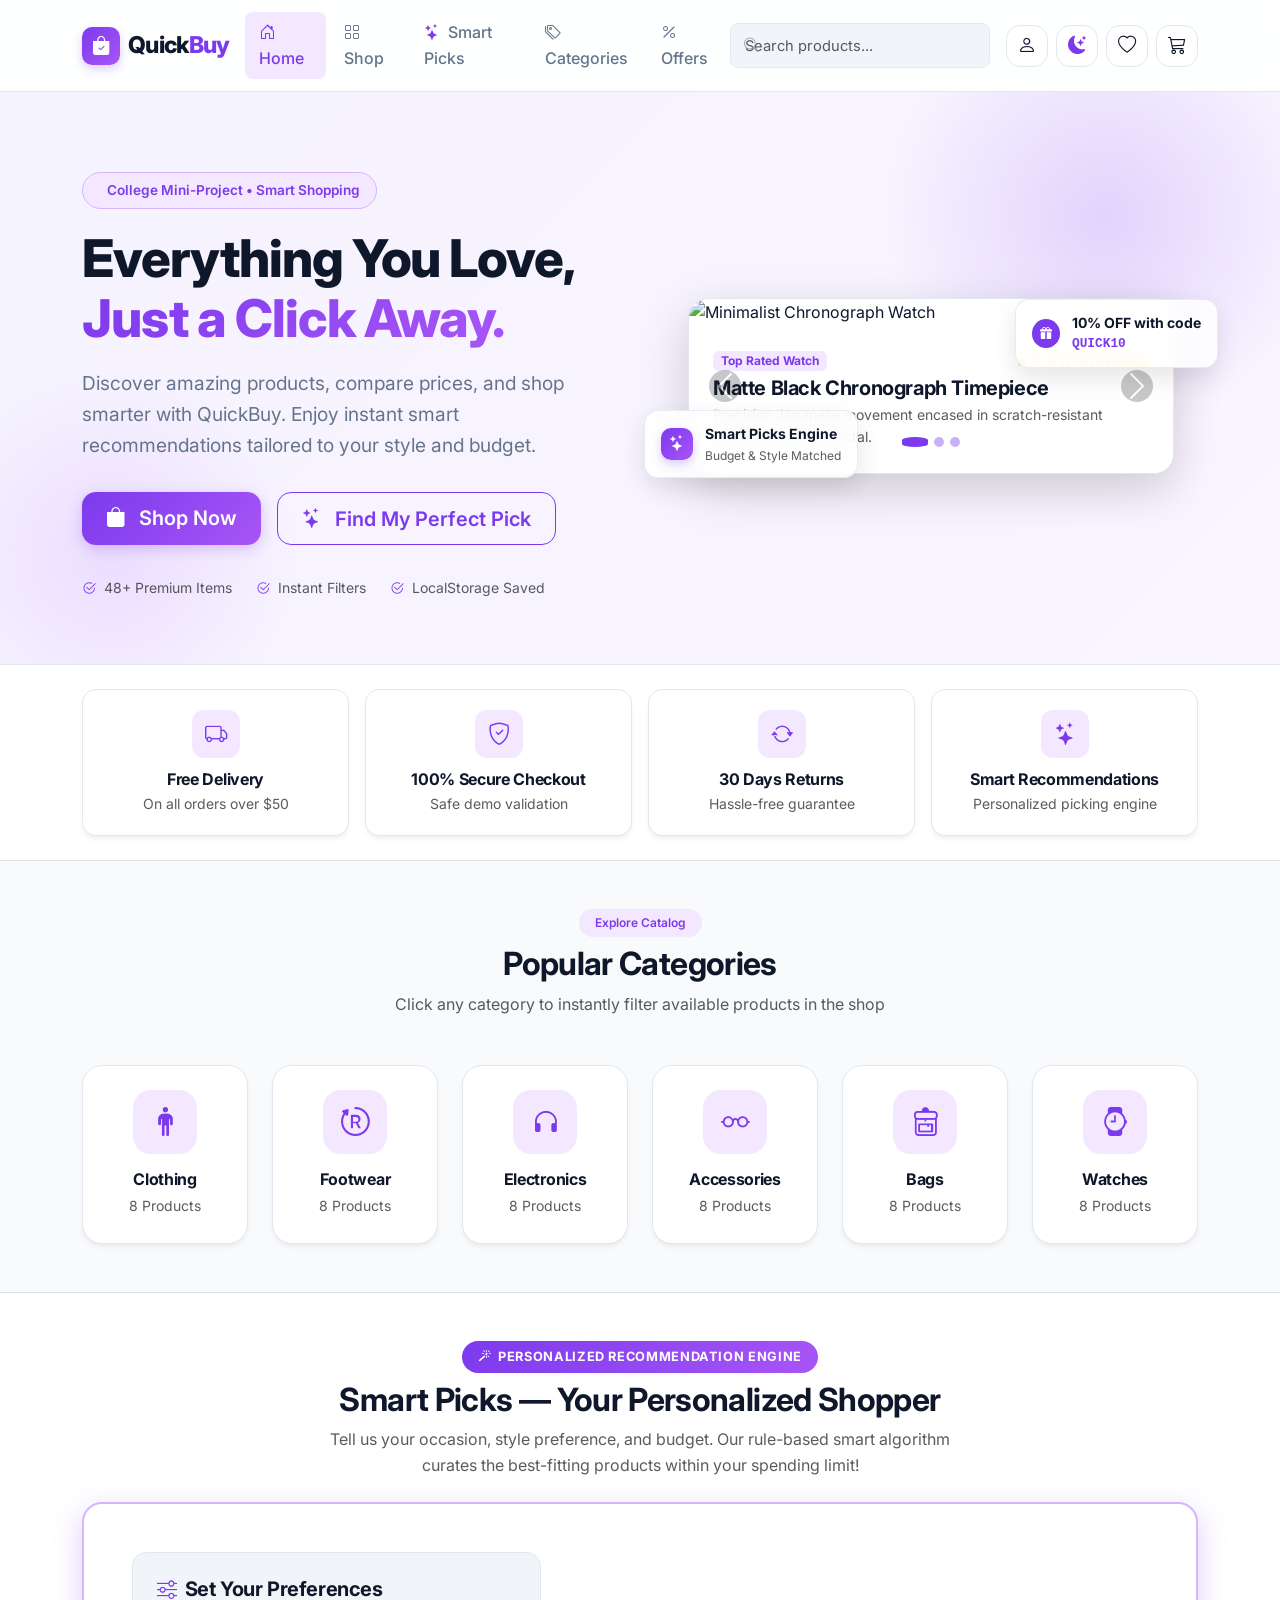
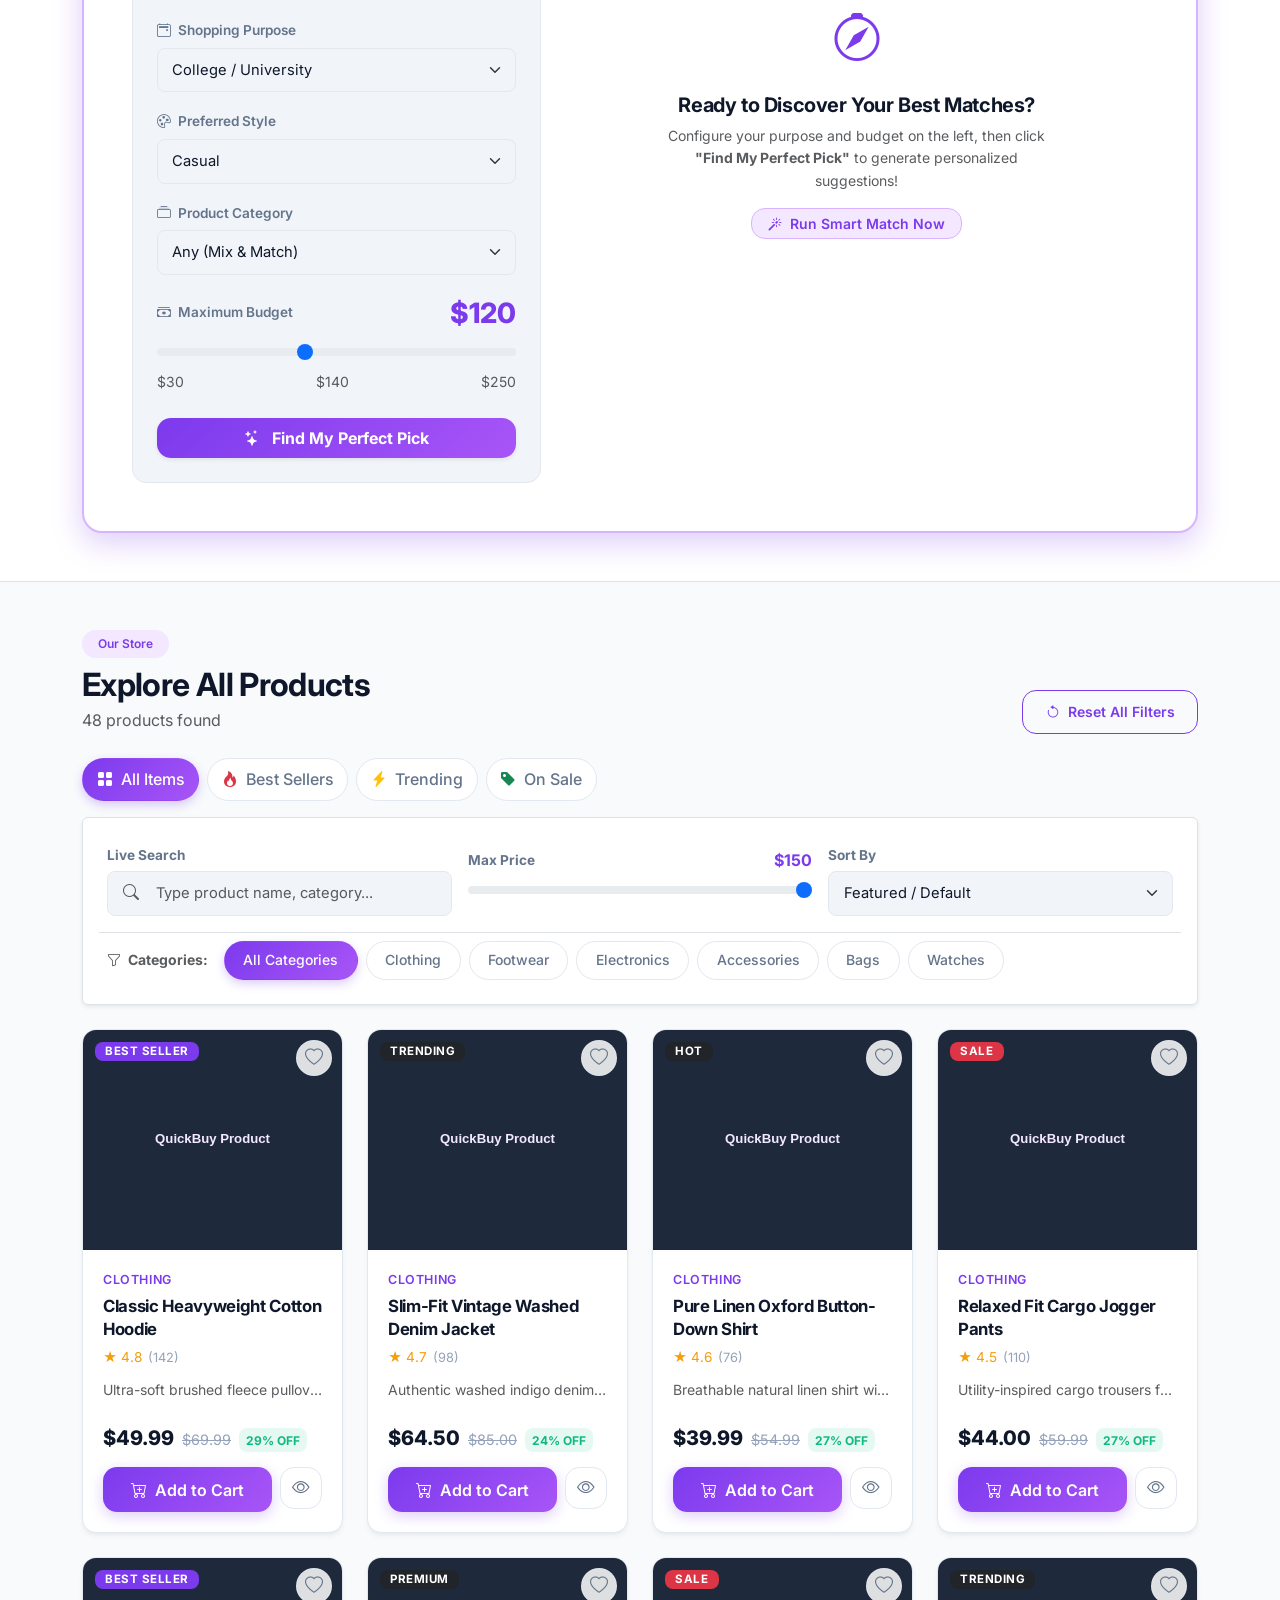
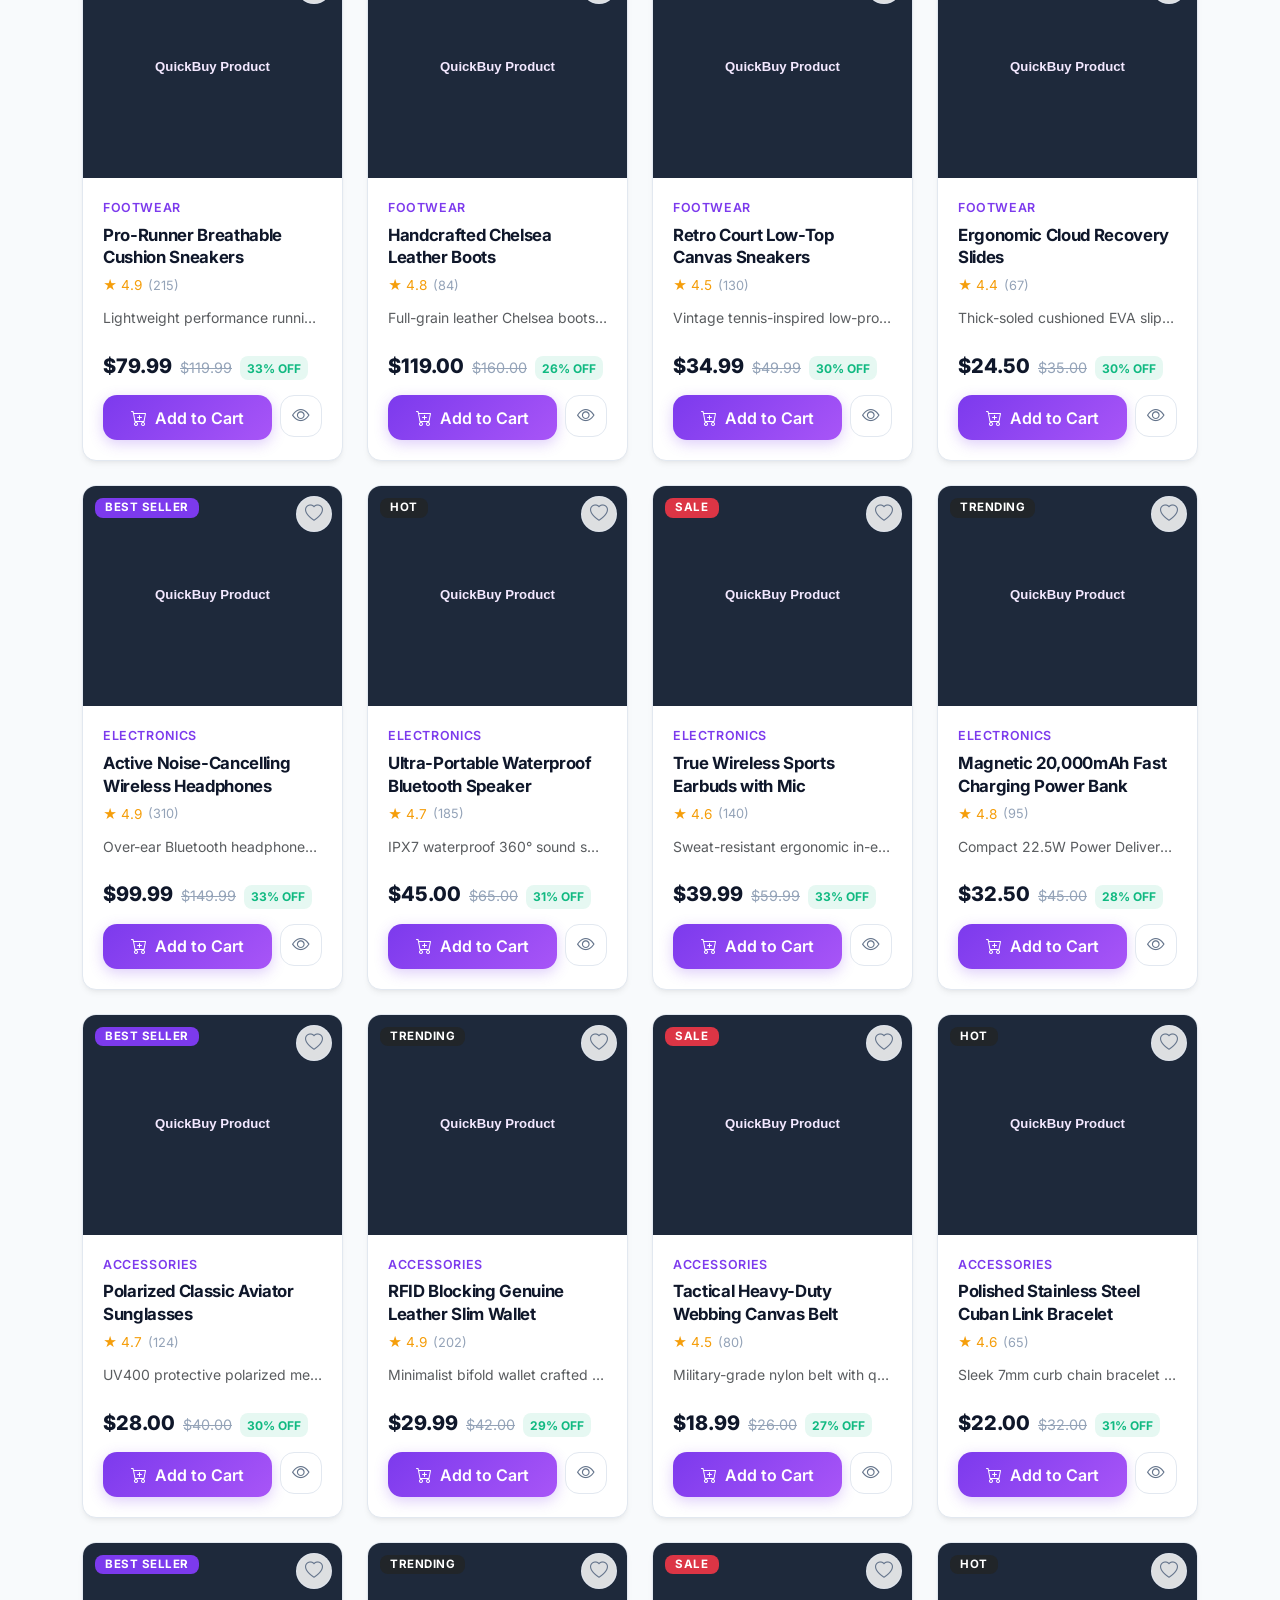
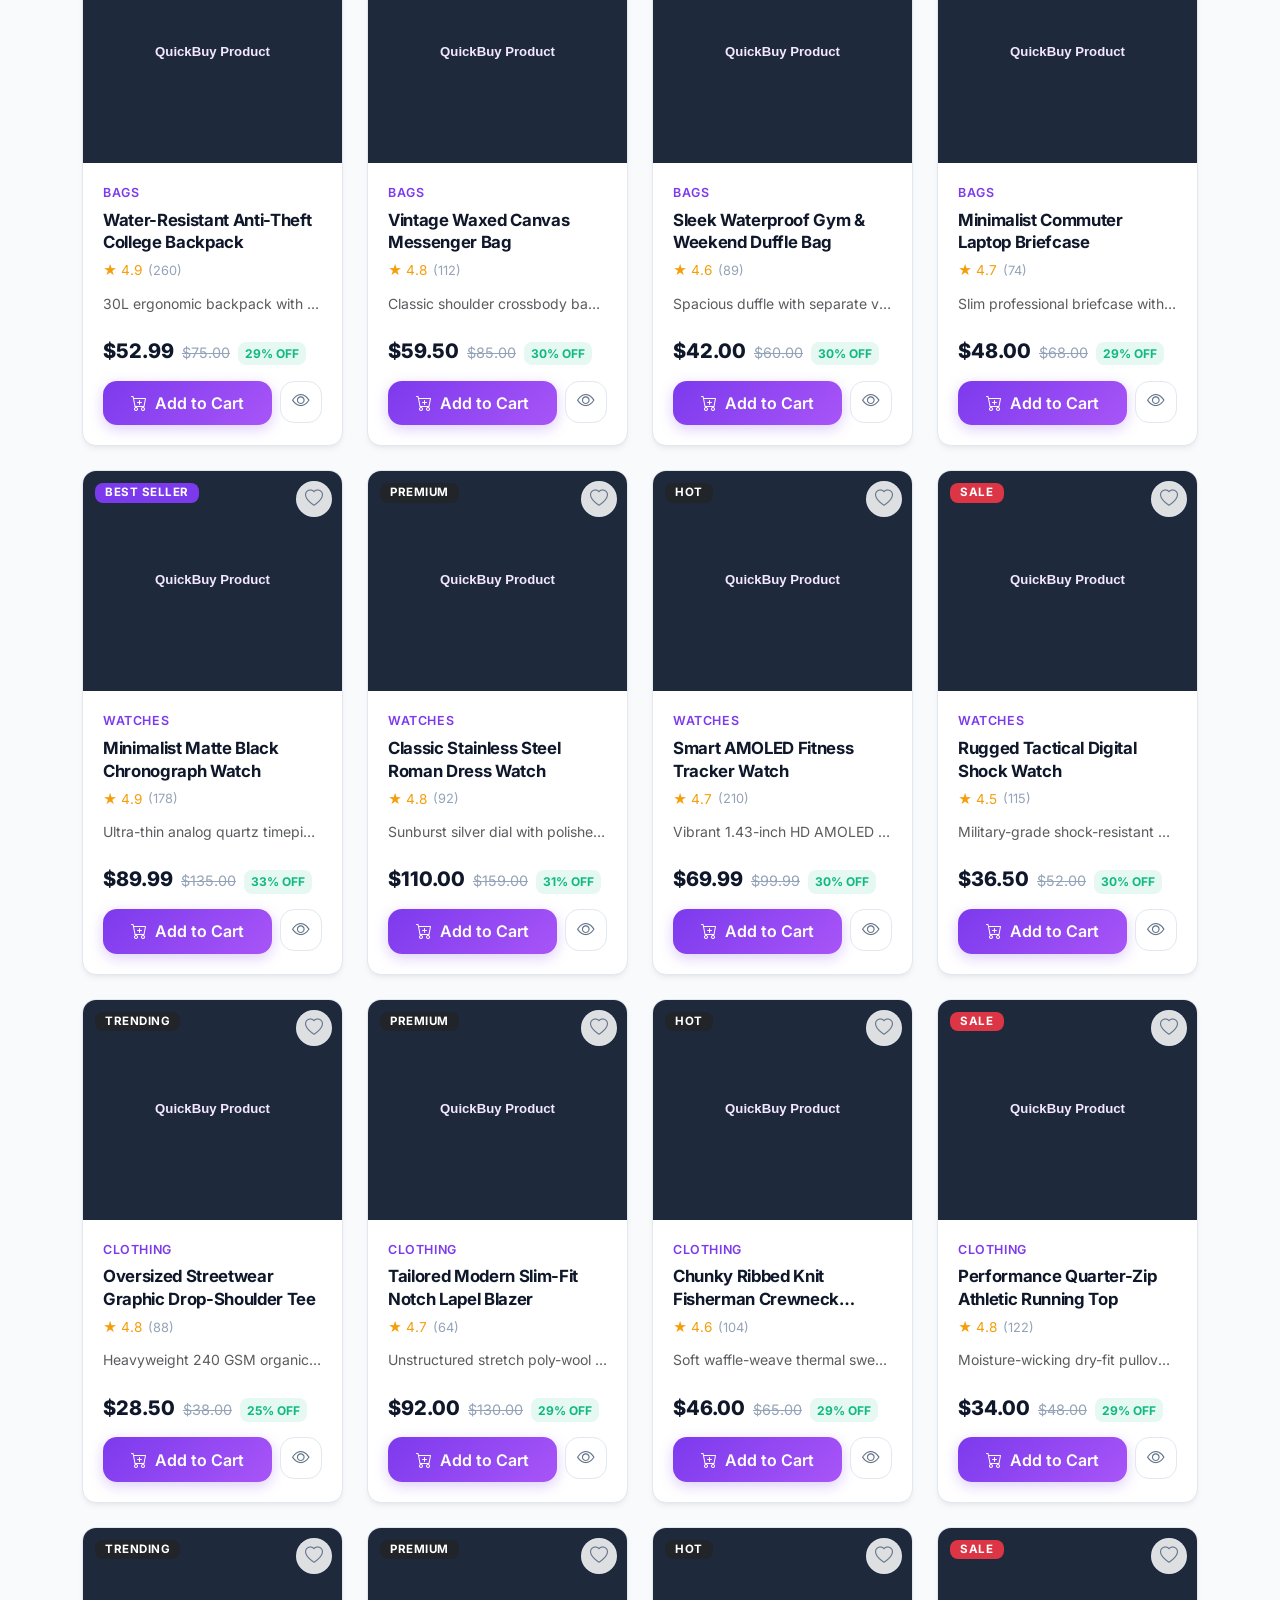
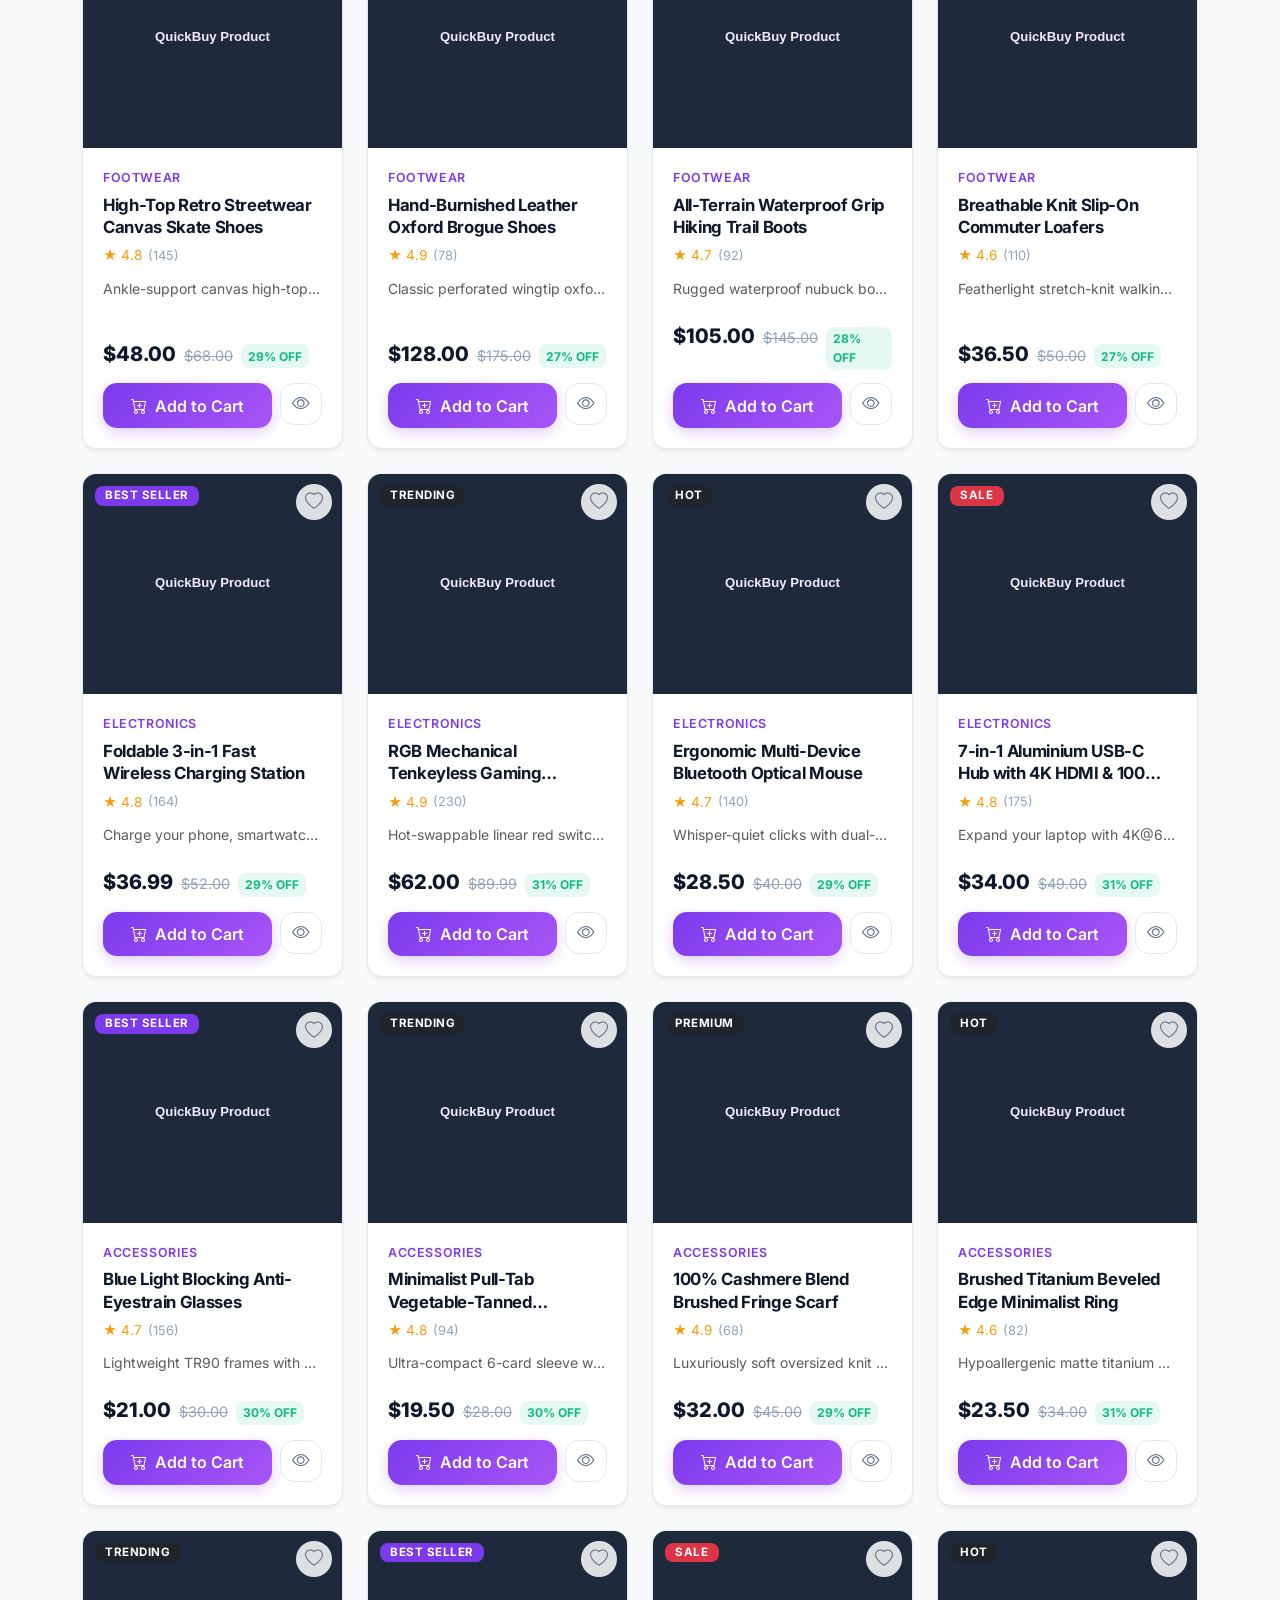
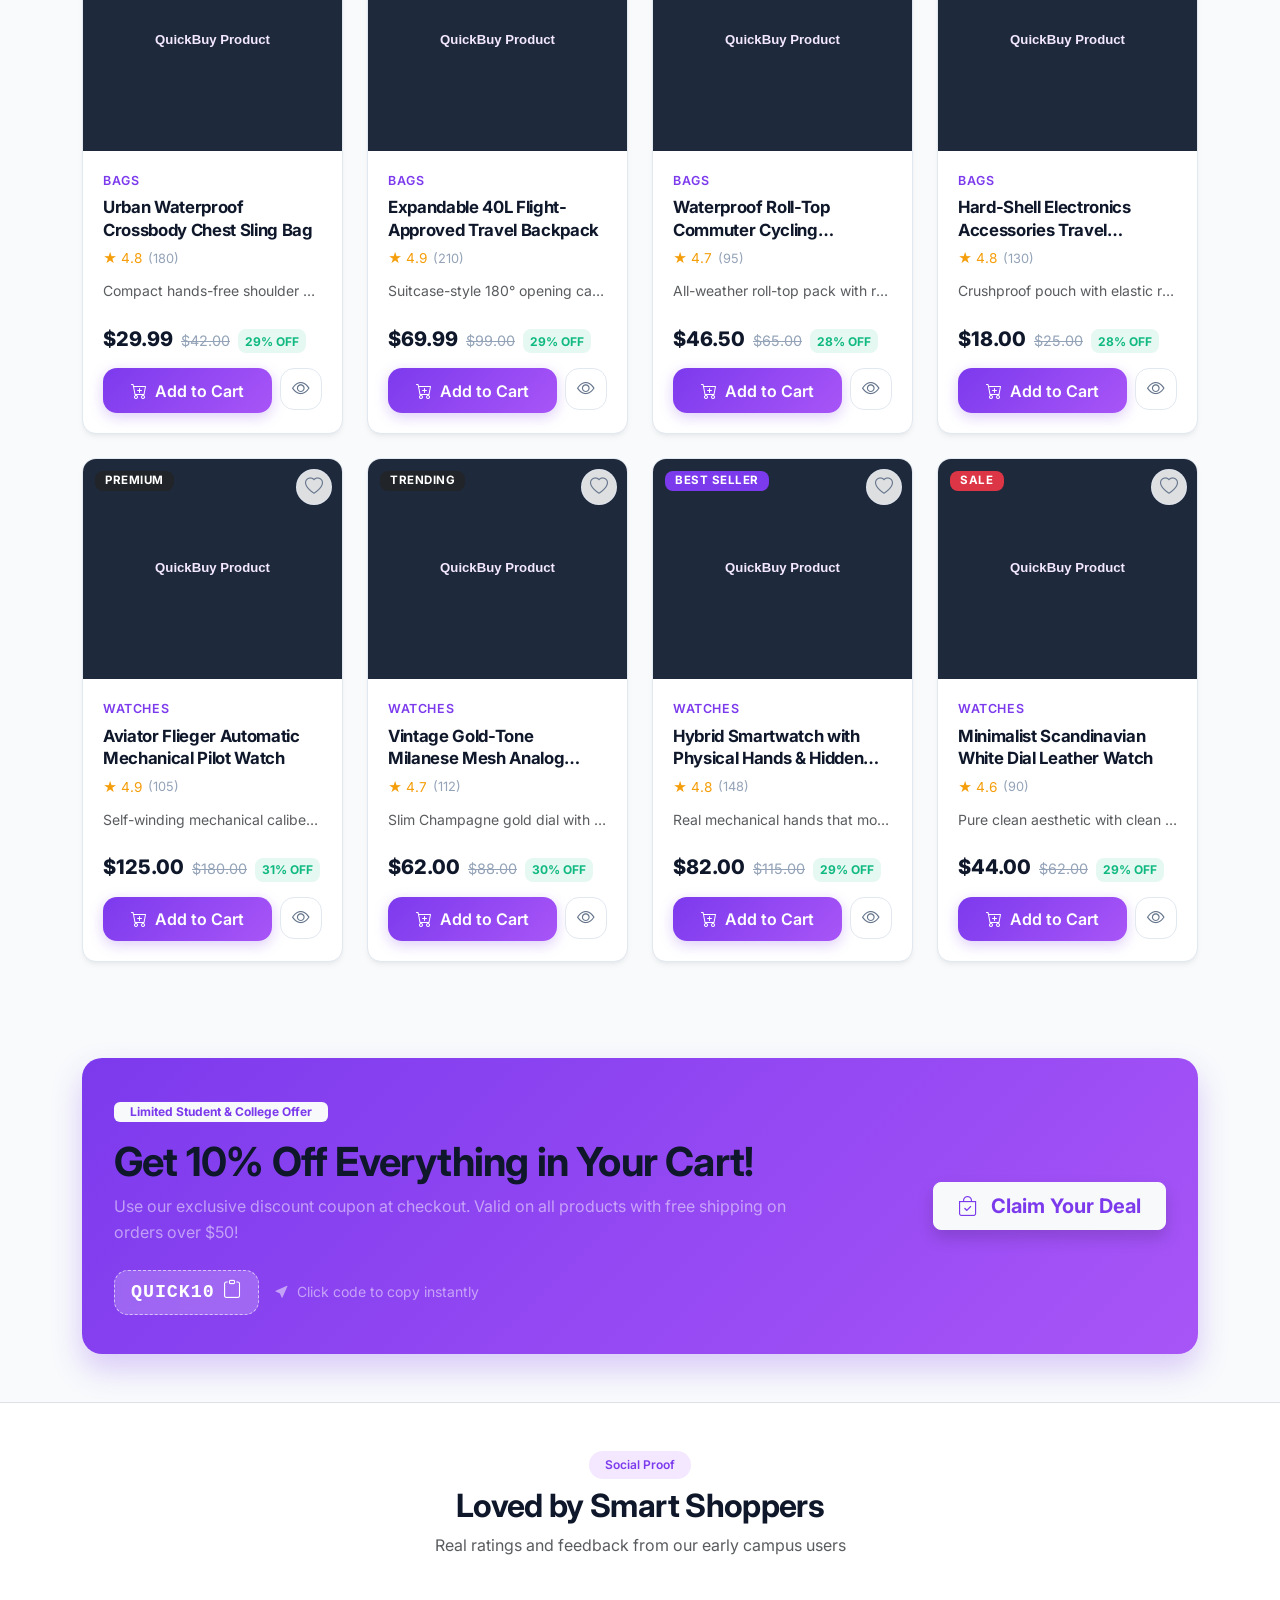
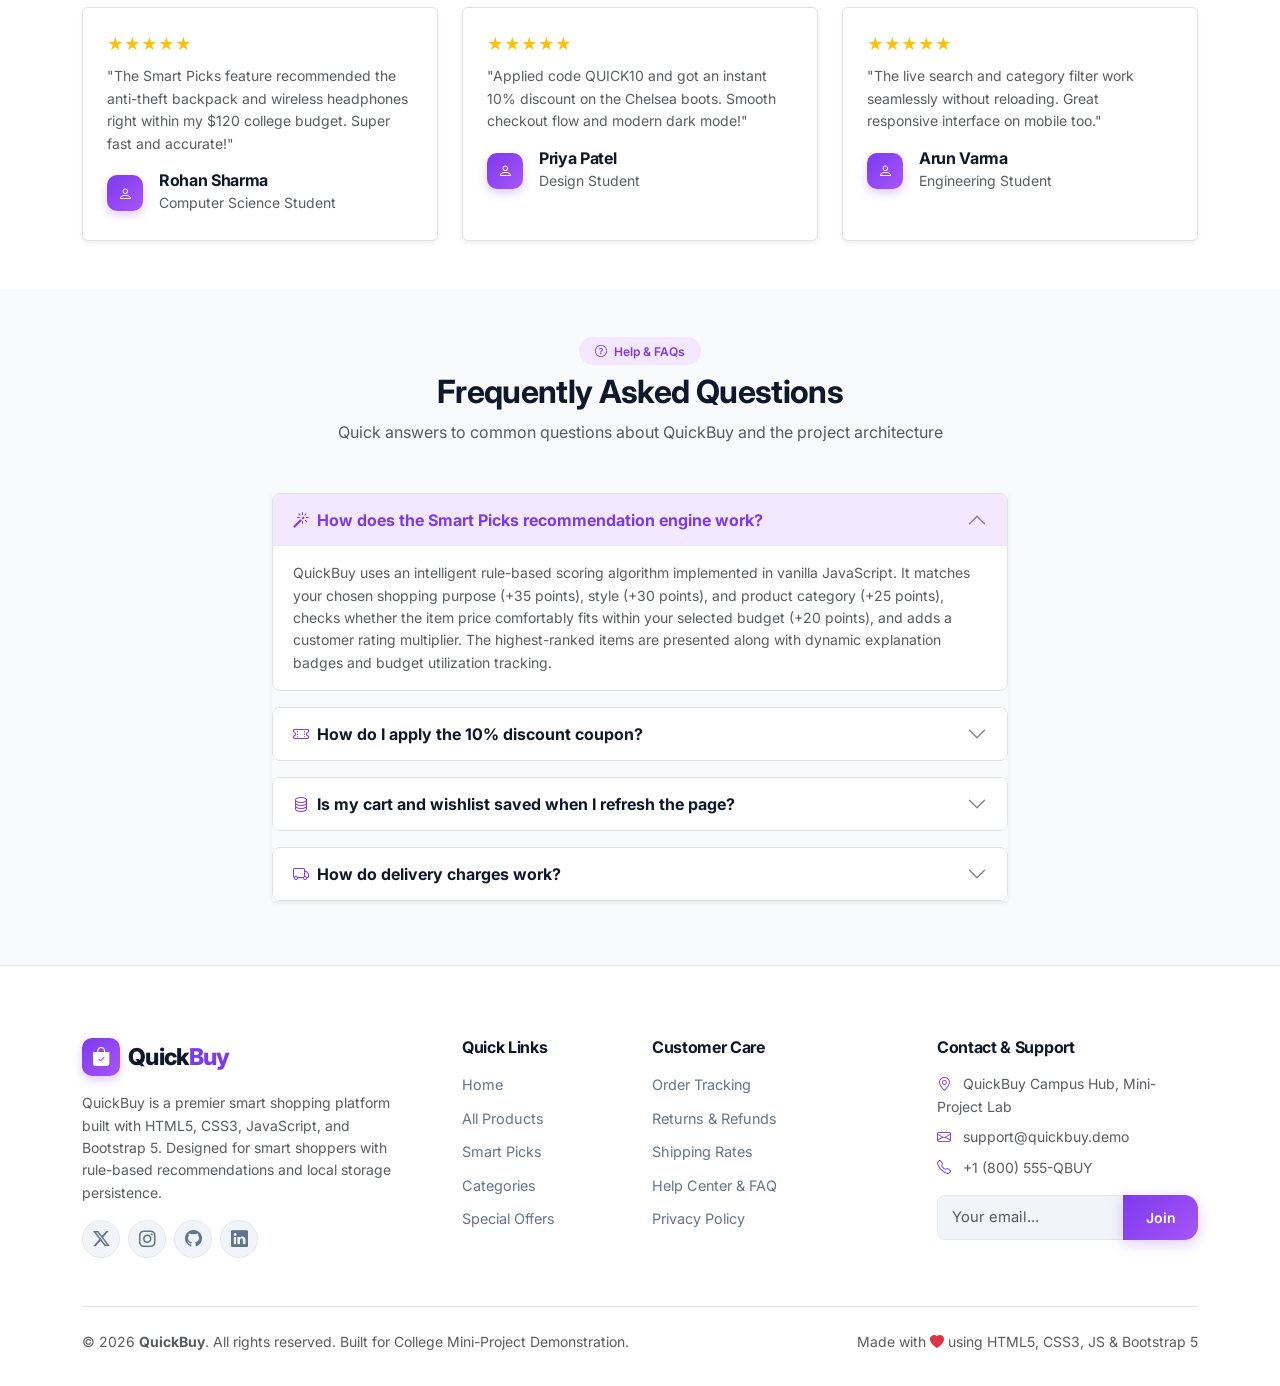
==== index.html @ 4022bcdd "Add files via upload" ====
<!DOCTYPE html>
<html lang="en" data-bs-theme="light">
<head>
  <meta charset="UTF-8">
  <meta name="viewport" content="width=device-width, initial-scale=1.0">
  <title>QuickBuy — Smart Shopping Website | Shop Smart. Buy Better.</title>
  <meta name="description" content="QuickBuy is a modern smart shopping e-commerce website with instant filters, rule-based personalized Smart Picks recommendations, and persistent cart & wishlist.">

  <!-- Google Fonts: Inter -->
  <link rel="preconnect" href="https://fonts.googleapis.com">
  <link rel="preconnect" href="https://fonts.gstatic.com" crossorigin>
  <link href="https://fonts.googleapis.com/css2?family=Inter:wght@300;400;500;600;700;800&display=swap" rel="stylesheet">

  <!-- Bootstrap 5.3.3 CSS -->
  <link href="https://cdn.jsdelivr.net/npm/bootstrap@5.3.3/dist/css/bootstrap.min.css" rel="stylesheet">
  
  <!-- Bootstrap Icons 1.11.3 -->
  <link rel="stylesheet" href="https://cdn.jsdelivr.net/npm/bootstrap-icons@1.11.3/font/bootstrap-icons.min.css">

  <!-- Custom Stylesheet -->
  <link rel="stylesheet" href="style.css">
</head>
<body>

  <!-- ========================================================================
       1. NAVIGATION BAR (Sticky Glassmorphism Header)
       ======================================================================== -->
  <nav class="navbar navbar-expand-lg navbar-custom sticky-top" id="mainNavbar">
    <div class="container">
      <!-- Brand Logo -->
      <a class="navbar-brand navbar-brand-logo" href="#home">
        <span class="brand-icon-box">
          <i class="bi bi-bag-check-fill"></i>
        </span>
        <span>Quick<span class="text-purple">Buy</span></span>
      </a>

      <!-- Mobile Right Controls (User, Theme, Wishlist, Cart, Toggler) -->
      <div class="d-flex align-items-center gap-2 order-lg-3">
        <!-- User Account / Login Button Container -->
        <div id="userNavContainer" class="d-inline-flex align-items-center">
          <a href="login.html" class="nav-icon-btn" id="userLoginBtn" title="Sign In / Register" aria-label="Sign In">
            <i class="bi bi-person"></i>
          </a>
        </div>

        <!-- Theme Toggle Button -->
        <button class="nav-icon-btn" id="themeToggleBtn" title="Toggle Dark/Light Mode" aria-label="Toggle Theme">
          <i class="bi bi-moon-stars-fill text-purple" id="themeToggleIcon"></i>
        </button>

        <!-- Wishlist Button with Badge -->
        <button class="nav-icon-btn" data-bs-toggle="offcanvas" data-bs-target="#wishlistOffcanvas" aria-controls="wishlistOffcanvas" title="Wishlist" aria-label="View Wishlist">
          <i class="bi bi-heart"></i>
          <span class="nav-badge wishlist-count-badge" style="display: none;">0</span>
        </button>

        <!-- Cart Button with Badge -->
        <button class="nav-icon-btn" data-bs-toggle="offcanvas" data-bs-target="#cartOffcanvas" aria-controls="cartOffcanvas" title="Shopping Cart" aria-label="View Cart">
          <i class="bi bi-cart3"></i>
          <span class="nav-badge cart-count-badge" style="display: none;">0</span>
        </button>

        <!-- Mobile Navbar Toggler -->
        <button class="navbar-toggler border-0 p-1 ms-1" type="button" data-bs-toggle="collapse" data-bs-target="#navbarContent" aria-controls="navbarContent" aria-expanded="false" aria-label="Toggle navigation">
          <span class="navbar-toggler-icon"></span>
        </button>
      </div>

      <!-- Collapsible Nav Items and Search Bar -->
      <div class="collapse navbar-collapse order-lg-2" id="navbarContent">
        <!-- Navigation Links -->
        <ul class="navbar-nav mx-auto mb-2 mb-lg-0 gap-1">
          <li class="nav-item">
            <a class="nav-link active" href="#home"><i class="bi bi-house-door me-1"></i> Home</a>
          </li>
          <li class="nav-item">
            <a class="nav-link" href="#shop"><i class="bi bi-grid me-1"></i> Shop</a>
          </li>
          <li class="nav-item">
            <a class="nav-link" href="#smart-picks"><i class="bi bi-stars text-purple me-1"></i> Smart Picks</a>
          </li>
          <li class="nav-item">
            <a class="nav-link" href="#categories"><i class="bi bi-tags me-1"></i> Categories</a>
          </li>
          <li class="nav-item">
            <a class="nav-link" href="#special-offers"><i class="bi bi-percent me-1"></i> Offers</a>
          </li>
        </ul>

        <!-- Live Search Input in Navbar -->
        <div class="nav-search-box me-lg-3">
          <i class="bi bi-search nav-search-icon"></i>
          <input type="text" id="navSearchInput" class="form-control nav-search-input" placeholder="Search products..." aria-label="Search products">
        </div>
      </div>
    </div>
  </nav>

  <!-- ========================================================================
       2. HERO SECTION
       ======================================================================== -->
  <section class="hero-section" id="home">
    <div class="hero-glow-1"></div>
    <div class="hero-glow-2"></div>
    <div class="container position-relative z-1">
      <div class="row align-items-center g-5">
        <!-- Hero Text & CTA -->
        <div class="col-lg-6 text-center text-lg-start">
          <div class="hero-pill">
            <i class="bi bi-sparkles"></i> College Mini-Project • Smart Shopping
          </div>
          <h1 class="hero-title">
            Everything You Love, <br>
            <span class="gradient-text">Just a Click Away.</span>
          </h1>
          <p class="hero-subtitle">
            Discover amazing products, compare prices, and shop smarter with QuickBuy. Enjoy instant smart recommendations tailored to your style and budget.
          </p>
          <div class="d-flex flex-wrap gap-3 justify-content-center justify-content-lg-start mb-4">
            <a href="#shop" class="btn btn-purple btn-lg px-4">
              <i class="bi bi-bag-fill me-2"></i> Shop Now
            </a>
            <a href="#smart-picks" class="btn btn-outline-purple btn-lg px-4">
              <i class="bi bi-stars me-2"></i> Find My Perfect Pick
            </a>
          </div>

          <!-- Quick Stats / Highlights -->
          <div class="d-flex gap-4 justify-content-center justify-content-lg-start text-muted small pt-2">
            <div><i class="bi bi-check2-circle text-purple me-1"></i> 48+ Premium Items</div>
            <div><i class="bi bi-check2-circle text-purple me-1"></i> Instant Filters</div>
            <div><i class="bi bi-check2-circle text-purple me-1"></i> LocalStorage Saved</div>
          </div>
        </div>

        <!-- Hero Showcase Card with Floating Badges -->
        <div class="col-lg-6">
          <div class="hero-card-stack">
            <!-- Floating Badge 1: Smart Match -->
            <div class="floating-badge floating-badge-1">
              <div class="brand-icon-box" style="width: 32px; height: 32px; font-size: 1rem;">
                <i class="bi bi-stars"></i>
              </div>
              <div>
                <div class="fw-bold small">Smart Picks Engine</div>
                <div class="text-muted" style="font-size: 0.75rem;">Budget & Style Matched</div>
              </div>
            </div>

            <!-- Floating Badge 2: Coupon Discount -->
            <div class="floating-badge floating-badge-2">
              <div class="badge bg-purple p-2 rounded-circle">
                <i class="bi bi-gift-fill"></i>
              </div>
              <div>
                <div class="fw-bold small">10% OFF with code</div>
                <div class="text-purple fw-bold font-monospace" style="font-size: 0.8rem;">QUICK10</div>
              </div>
            </div>

            <!-- Bootstrap 5 Carousel Showcase Card -->
            <div id="heroCarousel" class="carousel slide carousel-fade hero-main-card shadow-lg" data-bs-ride="carousel" data-bs-interval="4500">
              <div class="carousel-indicators">
                <button type="button" data-bs-target="#heroCarousel" data-bs-slide-to="0" class="active" aria-current="true" aria-label="Slide 1"></button>
                <button type="button" data-bs-target="#heroCarousel" data-bs-slide-to="1" aria-label="Slide 2"></button>
                <button type="button" data-bs-target="#heroCarousel" data-bs-slide-to="2" aria-label="Slide 3"></button>
              </div>

              <div class="carousel-inner">
                <!-- Slide 1: Watches & Style -->
                <div class="carousel-item active">
                  <img src="https://images.unsplash.com/photo-1523275335684-37898b6baf30?auto=format&fit=crop&w=800&q=80" 
                       alt="Minimalist Chronograph Watch" 
                       class="hero-card-img" 
                       onerror="this.onerror=null; this.src='https://images.unsplash.com/photo-1505740420928-5e560c06d30e?auto=format&fit=crop&w=800&q=80'">
                  <div class="p-4 bg-surface">
                    <div class="d-flex justify-content-between align-items-center mb-1">
                      <span class="badge bg-purple-subtle text-purple">Top Rated Watch</span>
                      <span class="text-warning small fw-bold">★ 4.9 (178 reviews)</span>
                    </div>
                    <h5 class="fw-bold mb-1">Matte Black Chronograph Timepiece</h5>
                    <p class="text-muted small mb-0">Precision Japanese movement encased in scratch-resistant sapphire coated crystal.</p>
                  </div>
                </div>

                <!-- Slide 2: Footwear Performance -->
                <div class="carousel-item">
                  <img src="https://images.unsplash.com/photo-1542291026-7eec264c27ff?auto=format&fit=crop&w=800&q=80" 
                       alt="Pro-Runner Cushion Sneakers" 
                       class="hero-card-img" 
                       onerror="this.onerror=null; this.src='https://images.unsplash.com/photo-1525966222134-fcfa99b8ae77?auto=format&fit=crop&w=800&q=80'">
                  <div class="p-4 bg-surface">
                    <div class="d-flex justify-content-between align-items-center mb-1">
                      <span class="badge bg-danger-subtle text-danger">Best Seller Footwear</span>
                      <span class="text-warning small fw-bold">★ 4.9 (215 reviews)</span>
                    </div>
                    <h5 class="fw-bold mb-1">Pro-Runner Cushion Athletic Sneakers</h5>
                    <p class="text-muted small mb-0">Engineered mesh ventilation with responsive energy-return cushioning.</p>
                  </div>
                </div>

                <!-- Slide 3: Audio Electronics -->
                <div class="carousel-item">
                  <img src="https://images.unsplash.com/photo-1505740420928-5e560c06d30e?auto=format&fit=crop&w=800&q=80" 
                       alt="Wireless ANC Headphones" 
                       class="hero-card-img" 
                       onerror="this.onerror=null; this.src='https://images.unsplash.com/photo-1545454675-3531b543be5d?auto=format&fit=crop&w=800&q=80'">
                  <div class="p-4 bg-surface">
                    <div class="d-flex justify-content-between align-items-center mb-1">
                      <span class="badge bg-success-subtle text-success">Student Favorite</span>
                      <span class="text-warning small fw-bold">★ 4.9 (310 reviews)</span>
                    </div>
                    <h5 class="fw-bold mb-1">Wireless Active Noise Cancelling Headphones</h5>
                    <p class="text-muted small mb-0">Blocks 95% ambient noise with 40-hour ultra-long battery life for study and travel.</p>
                  </div>
                </div>
              </div>

              <!-- Carousel Controls -->
              <button class="carousel-control-prev" type="button" data-bs-target="#heroCarousel" data-bs-slide="prev" aria-label="Previous">
                <span class="carousel-control-prev-icon p-2 rounded-circle bg-dark bg-opacity-50" aria-hidden="true"></span>
              </button>
              <button class="carousel-control-next" type="button" data-bs-target="#heroCarousel" data-bs-slide="next" aria-label="Next">
                <span class="carousel-control-next-icon p-2 rounded-circle bg-dark bg-opacity-50" aria-hidden="true"></span>
              </button>
            </div>
          </div>
        </div>
      </div>
    </div>
  </section>

  <!-- ========================================================================
       3. TRUST FEATURES STRIP
       ======================================================================== -->
  <section class="py-4 border-bottom bg-surface">
    <div class="container">
      <div class="row g-3">
        <div class="col-6 col-md-3">
          <div class="feature-badge-box">
            <div class="feature-badge-icon">
              <i class="bi bi-truck"></i>
            </div>
            <h6 class="fw-bold mb-1">Free Delivery</h6>
            <p class="text-muted small mb-0">On all orders over $50</p>
          </div>
        </div>
        <div class="col-6 col-md-3">
          <div class="feature-badge-box">
            <div class="feature-badge-icon">
              <i class="bi bi-shield-check"></i>
            </div>
            <h6 class="fw-bold mb-1">100% Secure Checkout</h6>
            <p class="text-muted small mb-0">Safe demo validation</p>
          </div>
        </div>
        <div class="col-6 col-md-3">
          <div class="feature-badge-box">
            <div class="feature-badge-icon">
              <i class="bi bi-arrow-repeat"></i>
            </div>
            <h6 class="fw-bold mb-1">30 Days Returns</h6>
            <p class="text-muted small mb-0">Hassle-free guarantee</p>
          </div>
        </div>
        <div class="col-6 col-md-3">
          <div class="feature-badge-box">
            <div class="feature-badge-icon">
              <i class="bi bi-stars"></i>
            </div>
            <h6 class="fw-bold mb-1">Smart Recommendations</h6>
            <p class="text-muted small mb-0">Personalized picking engine</p>
          </div>
        </div>
      </div>
    </div>
  </section>

  <!-- ========================================================================
       4. POPULAR PRODUCT CATEGORIES
       ======================================================================== -->
  <section class="py-5" id="categories">
    <div class="container">
      <div class="text-center mb-5">
        <span class="badge bg-purple-subtle text-purple px-3 py-2 rounded-pill fw-semibold mb-2">Explore Catalog</span>
        <h2 class="fw-bold">Popular Categories</h2>
        <p class="text-muted">Click any category to instantly filter available products in the shop</p>
      </div>

      <div class="row g-4">
        <!-- Clothing -->
        <div class="col-6 col-md-4 col-lg-2">
          <div class="category-card" onclick="selectCategoryFromCard('Clothing')">
            <div class="category-icon-wrapper">
              <i class="bi bi-person-standing"></i>
            </div>
            <h6 class="fw-bold mb-1">Clothing</h6>
            <span class="text-muted small">8 Products</span>
          </div>
        </div>

        <!-- Footwear -->
        <div class="col-6 col-md-4 col-lg-2">
          <div class="category-card" onclick="selectCategoryFromCard('Footwear')">
            <div class="category-icon-wrapper">
              <i class="bi bi-bootstrap-reboot"></i>
            </div>
            <h6 class="fw-bold mb-1">Footwear</h6>
            <span class="text-muted small">8 Products</span>
          </div>
        </div>

        <!-- Electronics -->
        <div class="col-6 col-md-4 col-lg-2">
          <div class="category-card" onclick="selectCategoryFromCard('Electronics')">
            <div class="category-icon-wrapper">
              <i class="bi bi-headphones"></i>
            </div>
            <h6 class="fw-bold mb-1">Electronics</h6>
            <span class="text-muted small">8 Products</span>
          </div>
        </div>

        <!-- Accessories -->
        <div class="col-6 col-md-4 col-lg-2">
          <div class="category-card" onclick="selectCategoryFromCard('Accessories')">
            <div class="category-icon-wrapper">
              <i class="bi bi-eyeglasses"></i>
            </div>
            <h6 class="fw-bold mb-1">Accessories</h6>
            <span class="text-muted small">8 Products</span>
          </div>
        </div>

        <!-- Bags -->
        <div class="col-6 col-md-4 col-lg-2">
          <div class="category-card" onclick="selectCategoryFromCard('Bags')">
            <div class="category-icon-wrapper">
              <i class="bi bi-backpack4"></i>
            </div>
            <h6 class="fw-bold mb-1">Bags</h6>
            <span class="text-muted small">8 Products</span>
          </div>
        </div>

        <!-- Watches -->
        <div class="col-6 col-md-4 col-lg-2">
          <div class="category-card" onclick="selectCategoryFromCard('Watches')">
            <div class="category-icon-wrapper">
              <i class="bi bi-watch"></i>
            </div>
            <h6 class="fw-bold mb-1">Watches</h6>
            <span class="text-muted small">8 Products</span>
          </div>
        </div>
      </div>
    </div>
  </section>

  <!-- ========================================================================
       5. SMART PICKS — PERSONALIZED SHOPPING RECOMMENDATIONS
       ======================================================================== -->
  <section class="py-5 bg-surface border-top border-bottom" id="smart-picks">
    <div class="container">
      <div class="text-center mb-4">
        <div class="smart-picks-header-badge mb-2">
          <i class="bi bi-magic"></i> Personalized Recommendation Engine
        </div>
        <h2 class="fw-bold">Smart Picks — Your Personalized Shopper</h2>
        <p class="text-muted mx-auto" style="max-width: 650px;">
          Tell us your occasion, style preference, and budget. Our rule-based smart algorithm curates the best-fitting products within your spending limit!
        </p>
      </div>

      <div class="smart-picks-container p-4 p-lg-5">
        <div class="row g-4">
          <!-- Left: User Preference Wizard Form -->
          <div class="col-lg-5">
            <div class="smart-picker-card h-100">
              <h5 class="fw-bold mb-3 d-flex align-items-center gap-2">
                <i class="bi bi-sliders text-purple"></i> Set Your Preferences
              </h5>

              <!-- Shopping Purpose -->
              <div class="mb-3">
                <label for="smartPurposeSelect" class="form-label">
                  <i class="bi bi-calendar2-event me-1"></i> Shopping Purpose
                </label>
                <select id="smartPurposeSelect" class="form-select">
                  <option value="College" selected>College / University</option>
                  <option value="Office">Office / Work</option>
                  <option value="Party">Party / Evening Out</option>
                  <option value="Casual">Casual Hanging Out</option>
                  <option value="Daily Use">Daily Everyday Use</option>
                </select>
              </div>

              <!-- Preferred Style -->
              <div class="mb-3">
                <label for="smartStyleSelect" class="form-label">
                  <i class="bi bi-palette me-1"></i> Preferred Style
                </label>
                <select id="smartStyleSelect" class="form-select">
                  <option value="Casual" selected>Casual</option>
                  <option value="Formal">Formal & Elegant</option>
                  <option value="Sporty">Sporty & Active</option>
                  <option value="Streetwear">Streetwear & Trendy</option>
                  <option value="Minimal">Clean Minimalist</option>
                </select>
              </div>

              <!-- Product Category -->
              <div class="mb-3">
                <label for="smartCategorySelect" class="form-label">
                  <i class="bi bi-collection me-1"></i> Product Category
                </label>
                <select id="smartCategorySelect" class="form-select">
                  <option value="Any" selected>Any (Mix & Match)</option>
                  <option value="Clothing">Clothing</option>
                  <option value="Footwear">Footwear</option>
                  <option value="Electronics">Electronics</option>
                  <option value="Accessories">Accessories</option>
                  <option value="Bags">Bags</option>
                  <option value="Watches">Watches</option>
                </select>
              </div>

              <!-- Budget Slider -->
              <div class="mb-4">
                <div class="d-flex justify-content-between align-items-center mb-1">
                  <label for="smartBudgetSlider" class="form-label mb-0">
                    <i class="bi bi-cash-stack me-1"></i> Maximum Budget
                  </label>
                  <span id="smartBudgetValue" class="budget-slider-display">$120</span>
                </div>
                <input type="range" class="form-range" id="smartBudgetSlider" min="30" max="250" step="10" value="120">
                <div class="d-flex justify-content-between small text-muted">
                  <span>$30</span>
                  <span>$140</span>
                  <span>$250</span>
                </div>
              </div>

              <!-- Submit Recommendation -->
              <button class="btn btn-purple w-100 py-2 fs-6 fw-bold shadow-sm" id="findSmartPicksBtn">
                <i class="bi bi-stars me-2"></i> Find My Perfect Pick
              </button>
            </div>
          </div>

          <!-- Right: Recommendation Results Grid -->
          <div class="col-lg-7">
            <!-- Dynamic Feedback & Budget Utilization Summary -->
            <div id="smartPicksFeedback"></div>

            <!-- Matched Recommendations Grid -->
            <div class="row g-3" id="smartPicksResults">
              <!-- Initial Welcome Message Before First Generation -->
              <div class="col-12 text-center py-5">
                <div class="mb-3">
                  <i class="bi bi-compass text-purple" style="font-size: 3rem;"></i>
                </div>
                <h5 class="fw-bold mb-2">Ready to Discover Your Best Matches?</h5>
                <p class="text-muted small mx-auto" style="max-width: 380px;">
                  Configure your purpose and budget on the left, then click <strong>"Find My Perfect Pick"</strong> to generate personalized suggestions!
                </p>
                <button class="btn btn-soft btn-sm px-3" onclick="generateSmartPicks()">
                  <i class="bi bi-magic me-1"></i> Run Smart Match Now
                </button>
              </div>
            </div>

            <!-- Affordable Alternatives Grid -->
            <div class="row g-2" id="smartPicksAlternatives"></div>
          </div>
        </div>
      </div>
    </div>
  </section>

  <!-- ========================================================================
       6. SHOP SECTION (GRID, SEARCH, FILTERS & SORTING)
       ======================================================================== -->
  <section class="py-5" id="shop">
    <div class="container">
      <!-- Section Header -->
      <div class="d-flex flex-wrap justify-content-between align-items-end mb-4 gap-3">
        <div>
          <span class="badge bg-purple-subtle text-purple px-3 py-2 rounded-pill fw-semibold mb-2">Our Store</span>
          <h2 class="fw-bold mb-1">Explore All Products</h2>
          <p class="text-muted mb-0" id="productCountBadge">Loading products...</p>
        </div>

        <!-- Reset Filters Button -->
        <button class="btn btn-outline-purple btn-sm" onclick="resetFilters()">
          <i class="bi bi-arrow-counterclockwise me-1"></i> Reset All Filters
        </button>
      </div>

      <!-- Bootstrap 5 Tag Filter Nav Pills -->
      <ul class="nav nav-pills mb-3 gap-2" id="shopNavPills">
        <li class="nav-item">
          <button class="nav-link active px-3 py-1 small rounded-pill tag-filter-pill" data-tag="All">
            <i class="bi bi-grid-fill me-1"></i> All Items
          </button>
        </li>
        <li class="nav-item">
          <button class="nav-link px-3 py-1 small rounded-pill tag-filter-pill" data-tag="Best Seller">
            <i class="bi bi-fire text-danger me-1"></i> Best Sellers
          </button>
        </li>
        <li class="nav-item">
          <button class="nav-link px-3 py-1 small rounded-pill tag-filter-pill" data-tag="Trending">
            <i class="bi bi-lightning-charge-fill text-warning me-1"></i> Trending
          </button>
        </li>
        <li class="nav-item">
          <button class="nav-link px-3 py-1 small rounded-pill tag-filter-pill" data-tag="Sale">
            <i class="bi bi-tag-fill text-success me-1"></i> On Sale
          </button>
        </li>
      </ul>

      <!-- Filter & Search Toolbar Card -->
      <div class="card border mb-4 bg-surface shadow-sm">
        <div class="card-body p-3 p-lg-4">
          <div class="row g-3 align-items-center">
            <!-- Live Search Input -->
            <div class="col-12 col-md-4">
              <label class="form-label mb-1 small fw-bold">Live Search</label>
              <div class="position-relative">
                <i class="bi bi-search position-absolute top-50 start-0 translate-middle-y ms-3 text-muted"></i>
                <input type="text" id="shopSearchInput" class="form-control ps-5" placeholder="Type product name, category...">
              </div>
            </div>

            <!-- Price Range Filter Slider -->
            <div class="col-12 col-sm-6 col-md-4">
              <div class="d-flex justify-content-between align-items-center mb-1">
                <label for="priceRangeInput" class="form-label mb-0 small fw-bold">Max Price</label>
                <span class="fw-bold text-purple" id="priceRangeValue">$150</span>
              </div>
              <input type="range" class="form-range" id="priceRangeInput" min="20" max="150" step="5" value="150">
            </div>

            <!-- Sorting Dropdown -->
            <div class="col-12 col-sm-6 col-md-4">
              <label for="sortSelect" class="form-label mb-1 small fw-bold">Sort By</label>
              <select id="sortSelect" class="form-select">
                <option value="featured" selected>Featured / Default</option>
                <option value="price-low">Price: Low to High</option>
                <option value="price-high">Price: High to Low</option>
                <option value="rating">Highest Customer Rating</option>
                <option value="bestseller">Popularity / Best Sellers</option>
              </select>
            </div>

            <!-- Category Filter Pills Strip -->
            <div class="col-12 pt-2 border-top">
              <div class="d-flex flex-wrap gap-2 align-items-center">
                <span class="small fw-bold text-muted me-2"><i class="bi bi-funnel me-1"></i> Categories:</span>
                <button class="filter-pill category-filter-btn active" data-category="All">All Categories</button>
                <button class="filter-pill category-filter-btn" data-category="Clothing">Clothing</button>
                <button class="filter-pill category-filter-btn" data-category="Footwear">Footwear</button>
                <button class="filter-pill category-filter-btn" data-category="Electronics">Electronics</button>
                <button class="filter-pill category-filter-btn" data-category="Accessories">Accessories</button>
                <button class="filter-pill category-filter-btn" data-category="Bags">Bags</button>
                <button class="filter-pill category-filter-btn" data-category="Watches">Watches</button>
              </div>
            </div>
          </div>
        </div>
      </div>

      <!-- Main Product Grid Container (Populated Dynamically by script.js) -->
      <div class="row g-4" id="productsGrid"></div>
    </div>
  </section>

  <!-- ========================================================================
       7. SPECIAL OFFERS & PROMOTIONAL COUPON BANNER
       ======================================================================== -->
  <section class="py-5" id="special-offers">
    <div class="container">
      <div class="promo-banner">
        <div class="row align-items-center g-4">
          <div class="col-lg-8">
            <span class="badge bg-light text-purple fw-bold px-3 py-1 mb-3">Limited Student & College Offer</span>
            <h2 class="display-6 fw-bold mb-2">Get 10% Off Everything in Your Cart!</h2>
            <p class="mb-4 text-white-50 fs-6">
              Use our exclusive discount coupon at checkout. Valid on all products with free shipping on orders over $50!
            </p>
            <div class="d-inline-flex align-items-center gap-3 flex-wrap">
              <div class="coupon-badge" onclick="copyCouponCode('QUICK10')" title="Click to copy code">
                <span>QUICK10</span>
                <i class="bi bi-clipboard"></i>
              </div>
              <span class="small text-white-50"><i class="bi bi-cursor-fill me-1"></i> Click code to copy instantly</span>
            </div>
          </div>
          <div class="col-lg-4 text-center text-lg-end">
            <a href="#shop" class="btn btn-light btn-lg px-4 text-purple fw-bold shadow">
              <i class="bi bi-bag-check me-2"></i> Claim Your Deal
            </a>
          </div>
        </div>
      </div>
    </div>
  </section>

  <!-- ========================================================================
       8. CUSTOMER TESTIMONIALS & REVIEWS
       ======================================================================== -->
  <section class="py-5 bg-surface border-top">
    <div class="container">
      <div class="text-center mb-5">
        <span class="badge bg-purple-subtle text-purple px-3 py-2 rounded-pill fw-semibold mb-2">Social Proof</span>
        <h2 class="fw-bold">Loved by Smart Shoppers</h2>
        <p class="text-muted">Real ratings and feedback from our early campus users</p>
      </div>

      <div class="row g-4">
        <div class="col-md-4">
          <div class="card h-100 border p-4 bg-surface shadow-sm">
            <div class="text-warning mb-2">★★★★★</div>
            <p class="text-muted small mb-3">
              "The Smart Picks feature recommended the anti-theft backpack and wireless headphones right within my $120 college budget. Super fast and accurate!"
            </p>
            <div class="d-flex align-items-center gap-3">
              <div class="brand-icon-box" style="width: 36px; height: 36px; font-size: 0.9rem;">
                <i class="bi bi-person"></i>
              </div>
              <div>
                <h6 class="fw-bold mb-0">Rohan Sharma</h6>
                <span class="text-muted small">Computer Science Student</span>
              </div>
            </div>
          </div>
        </div>

        <div class="col-md-4">
          <div class="card h-100 border p-4 bg-surface shadow-sm">
            <div class="text-warning mb-2">★★★★★</div>
            <p class="text-muted small mb-3">
              "Applied code QUICK10 and got an instant 10% discount on the Chelsea boots. Smooth checkout flow and modern dark mode!"
            </p>
            <div class="d-flex align-items-center gap-3">
              <div class="brand-icon-box" style="width: 36px; height: 36px; font-size: 0.9rem;">
                <i class="bi bi-person"></i>
              </div>
              <div>
                <h6 class="fw-bold mb-0">Priya Patel</h6>
                <span class="text-muted small">Design Student</span>
              </div>
            </div>
          </div>
        </div>

        <div class="col-md-4">
          <div class="card h-100 border p-4 bg-surface shadow-sm">
            <div class="text-warning mb-2">★★★★★</div>
            <p class="text-muted small mb-3">
              "The live search and category filter work seamlessly without reloading. Great responsive interface on mobile too."
            </p>
            <div class="d-flex align-items-center gap-3">
              <div class="brand-icon-box" style="width: 36px; height: 36px; font-size: 0.9rem;">
                <i class="bi bi-person"></i>
              </div>
              <div>
                <h6 class="fw-bold mb-0">Arun Varma</h6>
                <span class="text-muted small">Engineering Student</span>
              </div>
            </div>
          </div>
        </div>
      </div>
    </div>
  </section>

  <!-- ========================================================================
       8B. FREQUENTLY ASKED QUESTIONS (BOOTSTRAP 5 ACCORDION COMPONENT)
       ======================================================================== -->
  <section class="py-5" id="faq">
    <div class="container">
      <div class="text-center mb-5">
        <span class="badge bg-purple-subtle text-purple px-3 py-2 rounded-pill fw-semibold mb-2">
          <i class="bi bi-question-circle me-1"></i> Help & FAQs
        </span>
        <h2 class="fw-bold">Frequently Asked Questions</h2>
        <p class="text-muted">Quick answers to common questions about QuickBuy and the project architecture</p>
      </div>

      <div class="row justify-content-center">
        <div class="col-lg-8">
          <div class="accordion shadow-sm" id="quickbuyFaqAccordion">
            <!-- Item 1 -->
            <div class="accordion-item border rounded-3 mb-3 overflow-hidden">
              <h2 class="accordion-header" id="faqHeadingOne">
                <button class="accordion-button fw-bold" type="button" data-bs-toggle="collapse" data-bs-target="#faqCollapseOne" aria-expanded="true" aria-controls="faqCollapseOne">
                  <i class="bi bi-magic text-purple me-2"></i> How does the Smart Picks recommendation engine work?
                </button>
              </h2>
              <div id="faqCollapseOne" class="accordion-collapse collapse show" aria-labelledby="faqHeadingOne" data-bs-parent="#quickbuyFaqAccordion">
                <div class="accordion-body small text-muted">
                  QuickBuy uses an intelligent rule-based scoring algorithm implemented in vanilla JavaScript. It matches your chosen shopping purpose (+35 points), style (+30 points), and product category (+25 points), checks whether the item price comfortably fits within your selected budget (+20 points), and adds a customer rating multiplier. The highest-ranked items are presented along with dynamic explanation badges and budget utilization tracking.
                </div>
              </div>
            </div>

            <!-- Item 2 -->
            <div class="accordion-item border rounded-3 mb-3 overflow-hidden">
              <h2 class="accordion-header" id="faqHeadingTwo">
                <button class="accordion-button collapsed fw-bold" type="button" data-bs-toggle="collapse" data-bs-target="#faqCollapseTwo" aria-expanded="false" aria-controls="faqCollapseTwo">
                  <i class="bi bi-ticket-perforated text-purple me-2"></i> How do I apply the 10% discount coupon?
                </button>
              </h2>
              <div id="faqCollapseTwo" class="accordion-collapse collapse" aria-labelledby="faqHeadingTwo" data-bs-parent="#quickbuyFaqAccordion">
                <div class="accordion-body small text-muted">
                  You can click the coupon badge <code>QUICK10</code> in the Special Offers section to copy it to your clipboard. Then open your cart drawer, paste it into the coupon input field, and click <strong>Apply</strong>. The cart will automatically deduct 10% from your order subtotal and show real-time feedback.
                </div>
              </div>
            </div>

            <!-- Item 3 -->
            <div class="accordion-item border rounded-3 mb-3 overflow-hidden">
              <h2 class="accordion-header" id="faqHeadingThree">
                <button class="accordion-button collapsed fw-bold" type="button" data-bs-toggle="collapse" data-bs-target="#faqCollapseThree" aria-expanded="false" aria-controls="faqCollapseThree">
                  <i class="bi bi-database text-purple me-2"></i> Is my cart and wishlist saved when I refresh the page?
                </button>
              </h2>
              <div id="faqCollapseThree" class="accordion-collapse collapse" aria-labelledby="faqHeadingThree" data-bs-parent="#quickbuyFaqAccordion">
                <div class="accordion-body small text-muted">
                  Yes! All cart items, quantities, wishlist items, coupon status, and dark/light mode preference are automatically serialized and saved to your browser's <code>localStorage</code>. When you refresh or reopen the tab, your items and preferences are instantly restored.
                </div>
              </div>
            </div>

            <!-- Item 4 -->
            <div class="accordion-item border rounded-3 mb-3 overflow-hidden">
              <h2 class="accordion-header" id="faqHeadingFour">
                <button class="accordion-button collapsed fw-bold" type="button" data-bs-toggle="collapse" data-bs-target="#faqCollapseFour" aria-expanded="false" aria-controls="faqCollapseFour">
                  <i class="bi bi-truck text-purple me-2"></i> How do delivery charges work?
                </button>
              </h2>
              <div id="faqCollapseFour" class="accordion-collapse collapse" aria-labelledby="faqHeadingFour" data-bs-parent="#quickbuyFaqAccordion">
                <div class="accordion-body small text-muted">
                  Delivery is completely <strong>FREE</strong> for all orders with a subtotal of $50.00 or more. For orders below $50.00, a standard shipping fee of $5.00 is applied. The cart drawer features a live Bootstrap progress bar that shows how much more you need to add to unlock free shipping.
                </div>
              </div>
            </div>
          </div>
        </div>
      </div>
    </div>
  </section>

  <!-- ========================================================================
       9. FOOTER
       ======================================================================== -->
  <footer class="footer-custom">
    <div class="container">
      <div class="row g-4 mb-5">
        <!-- Brand & Description -->
        <div class="col-lg-4 col-md-6">
          <a class="navbar-brand navbar-brand-logo mb-3 d-inline-flex" href="#home">
            <span class="brand-icon-box">
              <i class="bi bi-bag-check-fill"></i>
            </span>
            <span>Quick<span class="text-purple">Buy</span></span>
          </a>
          <p class="text-muted small pe-lg-4">
            QuickBuy is a premier smart shopping platform built with HTML5, CSS3, JavaScript, and Bootstrap 5. Designed for smart shoppers with rule-based recommendations and local storage persistence.
          </p>
          <div class="d-flex gap-2">
            <a href="javascript:void(0)" class="social-btn" title="Twitter"><i class="bi bi-twitter-x"></i></a>
            <a href="javascript:void(0)" class="social-btn" title="Instagram"><i class="bi bi-instagram"></i></a>
            <a href="javascript:void(0)" class="social-btn" title="GitHub"><i class="bi bi-github"></i></a>
            <a href="javascript:void(0)" class="social-btn" title="LinkedIn"><i class="bi bi-linkedin"></i></a>
          </div>
        </div>

        <!-- Quick Links -->
        <div class="col-lg-2 col-md-6 col-6">
          <h6 class="fw-bold mb-3">Quick Links</h6>
          <a href="#home" class="footer-link">Home</a>
          <a href="#shop" class="footer-link">All Products</a>
          <a href="#smart-picks" class="footer-link">Smart Picks</a>
          <a href="#categories" class="footer-link">Categories</a>
          <a href="#special-offers" class="footer-link">Special Offers</a>
        </div>

        <!-- Customer Care -->
        <div class="col-lg-3 col-md-6 col-6">
          <h6 class="fw-bold mb-3">Customer Care</h6>
          <a href="javascript:void(0)" class="footer-link">Order Tracking</a>
          <a href="javascript:void(0)" class="footer-link">Returns & Refunds</a>
          <a href="javascript:void(0)" class="footer-link">Shipping Rates</a>
          <a href="javascript:void(0)" class="footer-link">Help Center & FAQ</a>
          <a href="javascript:void(0)" class="footer-link">Privacy Policy</a>
        </div>

        <!-- Contact & Newsletter -->
        <div class="col-lg-3 col-md-6">
          <h6 class="fw-bold mb-3">Contact & Support</h6>
          <p class="text-muted small mb-2"><i class="bi bi-geo-alt text-purple me-2"></i> QuickBuy Campus Hub, Mini-Project Lab</p>
          <p class="text-muted small mb-2"><i class="bi bi-envelope text-purple me-2"></i> support@quickbuy.demo</p>
          <p class="text-muted small mb-3"><i class="bi bi-telephone text-purple me-2"></i> +1 (800) 555-QBUY</p>

          <div class="input-group">
            <input type="email" class="form-control form-control-sm" placeholder="Your email..." id="newsletterInput">
            <button class="btn btn-purple btn-sm" onclick="showToast('Thank you for subscribing to QuickBuy updates!', 'success')">Join</button>
          </div>
        </div>
      </div>

      <!-- Copyright Row -->
      <div class="border-top pt-4 text-center small text-muted d-flex flex-wrap justify-content-between align-items-center">
        <span>© 2026 <strong>QuickBuy</strong>. All rights reserved. Built for College Mini-Project Demonstration.</span>
        <span>Made with <i class="bi bi-heart-fill text-danger"></i> using HTML5, CSS3, JS & Bootstrap 5</span>
      </div>
    </div>
  </footer>

  <!-- ========================================================================
       10. OFFCANVAS SHOPPING CART DRAWER
       ======================================================================== -->
  <div class="offcanvas offcanvas-end" tabindex="-1" id="cartOffcanvas" aria-labelledby="cartOffcanvasLabel" style="width: 420px; max-width: 100vw;">
    <div class="offcanvas-header">
      <h5 class="offcanvas-title fw-bold d-flex align-items-center gap-2" id="cartOffcanvasLabel">
        <i class="bi bi-cart3 text-purple"></i> Your Shopping Cart
        <span class="badge bg-purple-subtle text-purple cart-count-badge small">0</span>
      </h5>
      <button type="button" class="btn-close text-reset" data-bs-dismiss="offcanvas" aria-label="Close"></button>
    </div>

    <div class="offcanvas-body d-flex flex-column p-3">
      <!-- Bootstrap 5 Free Delivery Progress Bar -->
      <div class="p-2 mb-2 rounded border bg-secondary" id="shippingProgressBox">
        <div class="d-flex justify-content-between align-items-center small mb-1">
          <span id="shippingProgressText" class="fw-semibold">Add $50.00 more for FREE Delivery</span>
          <span id="shippingProgressBadge" class="badge bg-purple-subtle text-purple">0%</span>
        </div>
        <div class="progress" style="height: 6px;">
          <div id="shippingProgressBar" class="progress-bar bg-purple" role="progressbar" style="width: 0%;" aria-valuenow="0" aria-valuemin="0" aria-valuemax="100"></div>
        </div>
      </div>

      <!-- Items List -->
      <div class="flex-grow-1 overflow-y-auto" id="cartItemsList"></div>

      <!-- Empty Cart Message -->
      <div id="cartEmptyState" class="text-center my-auto py-5 d-none">
        <i class="bi bi-cart-x text-muted" style="font-size: 3.5rem;"></i>
        <h5 class="fw-bold mt-3 mb-1">Your cart is empty</h5>
        <p class="text-muted small mb-4">Discover our top products and add your favorites.</p>
        <button class="btn btn-purple" data-bs-dismiss="offcanvas" onclick="document.getElementById('shop').scrollIntoView({behavior: 'smooth'})">
          <i class="bi bi-arrow-right me-1"></i> Start Shopping
        </button>
      </div>

      <!-- Cart Footer / Financial Summary -->
      <div id="cartFooter" class="border-top pt-3 mt-auto">
        <!-- Coupon Code Box -->
        <div class="mb-3">
          <div class="input-group">
            <input type="text" class="form-control" id="couponCodeInput" placeholder="Coupon code (QUICK10)" style="text-transform: uppercase;">
            <button class="btn btn-outline-purple" type="button" id="applyCouponBtn">Apply</button>
          </div>
          <div id="couponFeedback"></div>
        </div>

        <!-- Summary Details -->
        <div class="cart-summary-card mb-3">
          <div class="cart-summary-line">
            <span class="text-muted">Subtotal</span>
            <span class="fw-bold" id="cartSubtotalAmount">$0.00</span>
          </div>
          <div class="cart-summary-line d-none" id="cartDiscountRow">
            <span class="text-success"><i class="bi bi-tag-fill me-1"></i> Discount (10%)</span>
            <span class="text-success fw-bold" id="cartDiscountAmount">-$0.00</span>
          </div>
          <div class="cart-summary-line">
            <span class="text-muted">Delivery Charges</span>
            <span class="fw-bold" id="cartDeliveryAmount">$0.00</span>
          </div>
          <div class="border-top my-2"></div>
          <div class="d-flex justify-content-between fs-5 fw-bold">
            <span>Total</span>
            <span class="text-purple" id="cartTotalAmount">$0.00</span>
          </div>
        </div>

        <!-- Action Buttons -->
        <div class="d-grid gap-2">
          <button class="btn btn-purple py-2 fw-bold" onclick="openCheckoutModal()">
            <i class="bi bi-credit-card me-1"></i> Proceed to Checkout
          </button>
          <button class="btn btn-sm btn-outline-secondary" onclick="clearCart()">
            <i class="bi bi-trash3 me-1"></i> Clear Cart
          </button>
        </div>
      </div>
    </div>
  </div>

  <!-- ========================================================================
       11. OFFCANVAS WISHLIST DRAWER
       ======================================================================== -->
  <div class="offcanvas offcanvas-end" tabindex="-1" id="wishlistOffcanvas" aria-labelledby="wishlistOffcanvasLabel" style="width: 400px; max-width: 100vw;">
    <div class="offcanvas-header">
      <h5 class="offcanvas-title fw-bold d-flex align-items-center gap-2" id="wishlistOffcanvasLabel">
        <i class="bi bi-heart-fill text-danger"></i> Saved in Wishlist
        <span class="badge bg-purple-subtle text-purple wishlist-count-badge small">0</span>
      </h5>
      <button type="button" class="btn-close text-reset" data-bs-dismiss="offcanvas" aria-label="Close"></button>
    </div>

    <div class="offcanvas-body d-flex flex-column p-3">
      <!-- Items List -->
      <div class="flex-grow-1 overflow-y-auto" id="wishlistItemsList"></div>

      <!-- Empty Wishlist Message -->
      <div id="wishlistEmptyState" class="text-center my-auto py-5 d-none">
        <i class="bi bi-heart text-muted" style="font-size: 3.5rem;"></i>
        <h5 class="fw-bold mt-3 mb-1">Your wishlist is empty</h5>
        <p class="text-muted small mb-4">Click the heart icon on any product to save it here for later.</p>
        <button class="btn btn-purple" data-bs-dismiss="offcanvas" onclick="document.getElementById('shop').scrollIntoView({behavior: 'smooth'})">
          Explore Products
        </button>
      </div>
    </div>
  </div>

  <!-- ========================================================================
       12. PRODUCT DETAILS MODAL (QUICK VIEW)
       ======================================================================== -->
  <div class="modal fade" id="productDetailsModal" tabindex="-1" aria-labelledby="productDetailsModalLabel" aria-hidden="true">
    <div class="modal-dialog modal-lg modal-dialog-centered">
      <div class="modal-content">
        <div class="modal-header">
          <span class="badge bg-purple-subtle text-purple fw-semibold me-2" id="modalProductCategory">Category</span>
          <button type="button" class="btn-close" data-bs-dismiss="modal" aria-label="Close"></button>
        </div>
        <div class="modal-body p-4">
          <div class="row g-4 align-items-center">
            <!-- Modal Large Image -->
            <div class="col-md-6 text-center">
              <div class="rounded-3 overflow-hidden border bg-secondary" style="height: 320px;">
                <img id="modalProductImage" src="" alt="Product" class="w-100 h-100 object-fit-cover" onerror="this.onerror=null; this.src='https://images.unsplash.com/photo-1523275335684-37898b6baf30?auto=format&fit=crop&w=700&q=80'">
              </div>
            </div>

            <!-- Modal Product Info -->
            <div class="col-md-6">
              <h4 class="fw-bold mb-2" id="modalProductTitle">Product Title</h4>
              <div class="text-warning small mb-3" id="modalProductRating">★ 4.8</div>

              <!-- Price Row -->
              <div class="d-flex align-items-baseline gap-2 mb-3">
                <span class="fs-3 fw-bold text-purple" id="modalProductPrice">$0.00</span>
                <span class="text-muted text-decoration-line-through" id="modalProductOriginalPrice">$0.00</span>
                <span class="badge bg-success-subtle text-success fw-bold" id="modalProductDiscount">10% OFF</span>
              </div>

              <!-- Description -->
              <p class="text-muted small mb-3" id="modalProductDescription">Detailed description goes here...</p>

              <!-- Features Bullet List -->
              <div class="mb-3">
                <div class="fw-bold small mb-1">Key Highlights:</div>
                <ul class="list-unstyled small text-muted mb-0" id="modalProductFeatures"></ul>
              </div>

              <!-- Tags -->
              <div class="mb-4" id="modalProductTags"></div>

              <!-- Quantity & Actions -->
              <div class="d-flex align-items-center gap-3 mb-3">
                <div class="d-flex align-items-center gap-2">
                  <label for="modalProductQuantity" class="small fw-bold">Qty:</label>
                  <input type="number" id="modalProductQuantity" class="form-control form-control-sm text-center" value="1" min="1" max="10" style="width: 60px;">
                </div>
                <button class="btn btn-purple flex-grow-1" id="modalAddToCartBtn">
                  <i class="bi bi-cart-plus me-1"></i> Add to Cart
                </button>
              </div>

              <button class="btn btn-outline-secondary btn-sm w-100" id="modalWishlistBtn">
                <i class="bi bi-heart me-1"></i> Add to Wishlist
              </button>
            </div>
          </div>
        </div>
      </div>
    </div>
  </div>

  <!-- ========================================================================
       13. CHECKOUT MODAL
       ======================================================================== -->
  <div class="modal fade" id="checkoutModal" tabindex="-1" aria-labelledby="checkoutModalLabel" aria-hidden="true">
    <div class="modal-dialog modal-lg modal-dialog-centered">
      <div class="modal-content">
        <div class="modal-header">
          <h5 class="modal-title fw-bold" id="checkoutModalLabel">
            <i class="bi bi-shield-lock-fill text-purple me-1"></i> QuickBuy Express Checkout
          </h5>
          <button type="button" class="btn-close" data-bs-dismiss="modal" aria-label="Close"></button>
        </div>

        <form id="checkoutForm">
          <div class="modal-body p-4">
            <div class="row g-4">
              <!-- Shipping Form Fields -->
              <div class="col-md-7 border-end-md">
                <h6 class="fw-bold mb-3"><i class="bi bi-truck me-1"></i> Delivery Information</h6>

                <div class="mb-3">
                  <label for="checkoutFullName" class="form-label">Full Name *</label>
                  <input type="text" class="form-control" id="checkoutFullName" placeholder="e.g. Varshith Kumar" required>
                </div>

                <div class="row g-2 mb-3">
                  <div class="col-sm-6">
                    <label for="checkoutEmail" class="form-label">Email Address *</label>
                    <input type="email" class="form-control" id="checkoutEmail" placeholder="name@example.com" required>
                  </div>
                  <div class="col-sm-6">
                    <label for="checkoutPhone" class="form-label">Phone Number *</label>
                    <input type="tel" class="form-control" id="checkoutPhone" placeholder="+1 (555) 019-2834" required>
                  </div>
                </div>

                <div class="mb-3">
                  <label for="checkoutAddress" class="form-label">Street Address *</label>
                  <input type="text" class="form-control" id="checkoutAddress" placeholder="123 University Campus Road, Apt 4B" required>
                </div>

                <div class="row g-2 mb-3">
                  <div class="col-sm-6">
                    <label for="checkoutCity" class="form-label">City *</label>
                    <input type="text" class="form-control" id="checkoutCity" placeholder="City" required>
                  </div>
                  <div class="col-sm-6">
                    <label for="checkoutPostal" class="form-label">Postal Code *</label>
                    <input type="text" class="form-control" id="checkoutPostal" placeholder="500001" required>
                  </div>
                </div>

                <!-- Simulated Payment Selection -->
                <div class="mt-4">
                  <h6 class="fw-bold mb-2"><i class="bi bi-credit-card me-1"></i> Payment Method (Demo)</h6>
                  <div class="form-check mb-2">
                    <input class="form-check-input" type="radio" name="paymentMethod" id="payCOD" checked>
                    <label class="form-check-label small" for="payCOD">
                      Cash on Delivery (Pay when order arrives)
                    </label>
                  </div>
                  <div class="form-check mb-2">
                    <input class="form-check-input" type="radio" name="paymentMethod" id="payUPI">
                    <label class="form-check-label small" for="payUPI">
                      UPI / QR Code Simulator
                    </label>
                  </div>
                  <div class="form-check">
                    <input class="form-check-input" type="radio" name="paymentMethod" id="payCard">
                    <label class="form-check-label small" for="payCard">
                      Credit / Debit Card (Simulated Sandbox)
                    </label>
                  </div>
                </div>
              </div>

              <!-- Order Summary Breakdown -->
              <div class="col-md-5">
                <h6 class="fw-bold mb-3"><i class="bi bi-receipt me-1"></i> Order Summary</h6>

                <div class="border rounded p-3 bg-secondary mb-3" style="max-height: 200px; overflow-y: auto;" id="checkoutOrderSummaryItems">
                  <!-- Injected items -->
                </div>

                <div class="card bg-surface border p-3">
                  <div class="d-flex justify-content-between small text-muted mb-1">
                    <span>Subtotal</span>
                    <span id="checkoutSummarySubtotal">$0.00</span>
                  </div>
                  <div class="d-flex justify-content-between small text-success mb-1">
                    <span>Coupon Discount</span>
                    <span id="checkoutSummaryDiscount">$0.00</span>
                  </div>
                  <div class="d-flex justify-content-between small text-muted mb-2">
                    <span>Delivery</span>
                    <span id="checkoutSummaryDelivery">FREE</span>
                  </div>
                  <div class="border-top my-1"></div>
                  <div class="d-flex justify-content-between fw-bold fs-6 pt-1">
                    <span>Total Payable</span>
                    <span class="text-purple" id="checkoutSummaryTotal">$0.00</span>
                  </div>
                </div>

                <div class="alert alert-info py-2 px-3 mt-3 small mb-0">
                  <i class="bi bi-info-circle me-1"></i> Demo environment: No real money is charged.
                </div>
              </div>
            </div>
          </div>

          <div class="modal-footer">
            <button type="button" class="btn btn-outline-secondary" data-bs-dismiss="modal">Cancel</button>
            <button type="submit" class="btn btn-purple px-4 fw-bold">
              <i class="bi bi-check2-circle me-1"></i> Place Order Now
            </button>
          </div>
        </form>
      </div>
    </div>
  </div>

  <!-- ========================================================================
       14. SIMULATED ORDER CONFIRMATION MODAL
       ======================================================================== -->
  <div class="modal fade" id="orderConfirmationModal" tabindex="-1" aria-labelledby="orderConfirmationModalLabel" aria-hidden="true">
    <div class="modal-dialog modal-dialog-centered">
      <div class="modal-content text-center p-4">
        <div class="modal-body">
          <div class="mb-3">
            <div class="brand-icon-box mx-auto" style="width: 64px; height: 64px; font-size: 2rem;">
              <i class="bi bi-check-lg"></i>
            </div>
          </div>

          <h4 class="fw-bold mb-1">Order Confirmed!</h4>
          <p class="text-muted small mb-4">
            Thank you for shopping with QuickBuy. Your order has been placed successfully and is being prepared.
          </p>

          <div class="card bg-secondary border p-3 text-start small mb-4">
            <div class="d-flex justify-content-between mb-2">
              <span class="text-muted">Order Number:</span>
              <strong class="font-monospace text-purple" id="confirmOrderNumber">QB-2026-12345</strong>
            </div>
            <div class="d-flex justify-content-between mb-2">
              <span class="text-muted">Customer Name:</span>
              <span class="fw-semibold" id="confirmCustomerName">Student Name</span>
            </div>
            <div class="d-flex justify-content-between mb-2">
              <span class="text-muted">Shipping Address:</span>
              <span class="fw-semibold text-truncate ms-2" style="max-width: 180px;" id="confirmCustomerAddress">Address</span>
            </div>
            <div class="d-flex justify-content-between mb-2">
              <span class="text-muted">Estimated Delivery:</span>
              <span class="fw-semibold text-success" id="confirmDeliveryDate">In 3 Business Days</span>
            </div>
            <div class="border-top my-2"></div>
            <div class="d-flex justify-content-between fs-6 fw-bold">
              <span>Amount Paid:</span>
              <span class="text-purple" id="confirmOrderTotal">$0.00</span>
            </div>
          </div>

          <button class="btn btn-purple w-100 py-2 fw-bold" data-bs-dismiss="modal">
            <i class="bi bi-arrow-left me-1"></i> Continue Shopping
          </button>
        </div>
      </div>
    </div>
  </div>

  <!-- ========================================================================
       15. TOAST NOTIFICATIONS CONTAINER
       ======================================================================== -->
  <div class="toast-container position-fixed bottom-0 end-0 p-3" id="toastContainer"></div>

  <!-- Bootstrap 5.3.3 Bundle with Popper JS -->
  <script src="https://cdn.jsdelivr.net/npm/bootstrap@5.3.3/dist/js/bootstrap.bundle.min.js"></script>

  <!-- QuickBuy Custom JavaScript Logic -->
  <script src="script.js"></script>
</body>
</html>
---- style.css ----
/* ==========================================================================
   QuickBuy — Smart Shopping Website
   Custom Stylesheet (style.css)
   Clean White & Black Theme with Vibrant Purple Accents
   ========================================================================== */

/* --------------------------------------------------------------------------
   1. CSS Custom Properties / Theme Variables
   -------------------------------------------------------------------------- */
:root {
  /* Purple Brand Palette */
  --primary-purple: #7c3aed;
  --primary-purple-hover: #6d28d9;
  --primary-purple-active: #5b21b6;
  --purple-light: #f3e8ff;
  --purple-border: #d8b4fe;
  --purple-glow: rgba(124, 58, 237, 0.25);
  --purple-gradient: linear-gradient(135deg, #7c3aed 0%, #a855f7 100%);
  --purple-gradient-subtle: linear-gradient(135deg, #f5f3ff 0%, #faf5ff 100%);

  /* Light Mode Colors */
  --bg-main: #f8fafc;
  --bg-surface: #ffffff;
  --bg-surface-elevated: #ffffff;
  --bg-secondary: #f1f5f9;
  --border-color: #e2e8f0;
  --border-light: #f1f5f9;
  
  --text-main: #0f172a;
  --text-muted: #64748b;
  --text-dim: #94a3b8;
  --text-inverse: #ffffff;

  --card-shadow: 0 4px 6px -1px rgba(0, 0, 0, 0.05), 0 2px 4px -2px rgba(0, 0, 0, 0.05);
  --card-shadow-hover: 0 20px 25px -5px rgba(124, 58, 237, 0.12), 0 8px 10px -6px rgba(124, 58, 237, 0.08);
  --glass-bg: rgba(255, 255, 255, 0.85);
  --glass-border: rgba(226, 232, 240, 0.8);

  --badge-bg: #f3e8ff;
  --badge-text: #7c3aed;
  --success-color: #10b981;
  --warning-color: #f59e0b;
  --danger-color: #ef4444;

  --transition-speed: 0.25s;
  --radius-sm: 8px;
  --radius-md: 14px;
  --radius-lg: 20px;
  --radius-full: 9999px;
}

/* Dark Mode Theme */
[data-bs-theme="dark"] {
  --bg-main: #0b0f19;
  --bg-surface: #111827;
  --bg-surface-elevated: #1e293b;
  --bg-secondary: #1f2937;
  --border-color: #374151;
  --border-light: #1f2937;

  --text-main: #f8fafc;
  --text-muted: #94a3b8;
  --text-dim: #64748b;
  --text-inverse: #0b0f19;

  --card-shadow: 0 4px 6px -1px rgba(0, 0, 0, 0.4);
  --card-shadow-hover: 0 20px 25px -5px rgba(124, 58, 237, 0.25), 0 8px 10px -6px rgba(0, 0, 0, 0.3);
  --glass-bg: rgba(17, 24, 39, 0.88);
  --glass-border: rgba(55, 65, 81, 0.8);

  --purple-light: rgba(124, 58, 237, 0.18);
  --purple-border: #6d28d9;
  --purple-gradient-subtle: linear-gradient(135deg, #1e1b4b 0%, #111827 100%);
}

/* --------------------------------------------------------------------------
   2. Global Typography & Base Resets
   -------------------------------------------------------------------------- */
* {
  box-sizing: border-box;
}

html {
  scroll-behavior: smooth;
}

body {
  font-family: 'Inter', -apple-system, BlinkMacSystemFont, 'Segoe UI', Roboto, Helvetica, Arial, sans-serif;
  background-color: var(--bg-main);
  color: var(--text-main);
  line-height: 1.6;
  transition: background-color var(--transition-speed) ease, color var(--transition-speed) ease;
  overflow-x: hidden;
}

h1, h2, h3, h4, h5, h6 {
  font-weight: 700;
  color: var(--text-main);
  letter-spacing: -0.02em;
}

a {
  color: var(--primary-purple);
  text-decoration: none;
  transition: color var(--transition-speed) ease;
}

a:hover {
  color: var(--primary-purple-hover);
}

/* Custom Scrollbar */
::-webkit-scrollbar {
  width: 8px;
}
::-webkit-scrollbar-track {
  background: var(--bg-main);
}
::-webkit-scrollbar-thumb {
  background: var(--primary-purple);
  border-radius: var(--radius-full);
}
::-webkit-scrollbar-thumb:hover {
  background: var(--primary-purple-hover);
}

/* --------------------------------------------------------------------------
   3. Utility & Helper Classes
   -------------------------------------------------------------------------- */
.text-purple {
  color: var(--primary-purple) !important;
}

.bg-purple {
  background-color: var(--primary-purple) !important;
  color: #ffffff !important;
}

.bg-purple-subtle {
  background-color: var(--purple-light) !important;
  color: var(--primary-purple) !important;
}

.border-purple {
  border-color: var(--primary-purple) !important;
}

.bg-surface {
  background-color: var(--bg-surface) !important;
}

.bg-surface-elevated {
  background-color: var(--bg-surface-elevated) !important;
}

.gradient-text {
  background: var(--purple-gradient);
  -webkit-background-clip: text;
  -webkit-text-fill-color: transparent;
  display: inline-block;
}

.btn-purple {
  background: var(--purple-gradient);
  color: #ffffff;
  border: none;
  font-weight: 600;
  padding: 0.65rem 1.4rem;
  border-radius: var(--radius-md);
  box-shadow: 0 4px 14px var(--purple-glow);
  transition: all var(--transition-speed) ease;
}

.btn-purple:hover, .btn-purple:focus {
  background: linear-gradient(135deg, #6d28d9 0%, #9333ea 100%);
  color: #ffffff;
  transform: translateY(-2px);
  box-shadow: 0 6px 20px rgba(124, 58, 237, 0.4);
}

.btn-purple:active {
  transform: translateY(0);
}

.btn-outline-purple {
  color: var(--primary-purple);
  border: 1.5px solid var(--primary-purple);
  background: transparent;
  font-weight: 600;
  padding: 0.65rem 1.4rem;
  border-radius: var(--radius-md);
  transition: all var(--transition-speed) ease;
}

.btn-outline-purple:hover, .btn-outline-purple:focus {
  background: var(--primary-purple);
  color: #ffffff;
  transform: translateY(-2px);
  box-shadow: 0 4px 14px var(--purple-glow);
}

.btn-soft {
  background-color: var(--purple-light);
  color: var(--primary-purple);
  border: 1px solid var(--purple-border);
  font-weight: 600;
  border-radius: var(--radius-md);
  transition: all var(--transition-speed) ease;
}

.btn-soft:hover {
  background-color: var(--primary-purple);
  color: #ffffff;
}

/* --------------------------------------------------------------------------
   4. Navbar Styling
   -------------------------------------------------------------------------- */
.navbar-custom {
  background-color: var(--glass-bg);
  backdrop-filter: blur(14px);
  -webkit-backdrop-filter: blur(14px);
  border-bottom: 1px solid var(--border-color);
  transition: all var(--transition-speed) ease;
  z-index: 1030;
  padding-top: 0.75rem;
  padding-bottom: 0.75rem;
}

.navbar-brand-logo {
  display: flex;
  align-items: center;
  gap: 0.5rem;
  font-weight: 800;
  font-size: 1.45rem;
  color: var(--text-main) !important;
  letter-spacing: -0.03em;
}

.brand-icon-box {
  width: 38px;
  height: 38px;
  background: var(--purple-gradient);
  color: #fff;
  border-radius: 10px;
  display: flex;
  align-items: center;
  justify-content: center;
  font-size: 1.2rem;
  box-shadow: 0 4px 10px var(--purple-glow);
}

.nav-link {
  font-weight: 500;
  color: var(--text-muted) !important;
  padding: 0.5rem 0.85rem !important;
  border-radius: var(--radius-sm);
  transition: all var(--transition-speed) ease;
}

.nav-link:hover, .nav-link.active {
  color: var(--primary-purple) !important;
  background-color: var(--purple-light);
}

.nav-icon-btn {
  position: relative;
  width: 42px;
  height: 42px;
  border-radius: var(--radius-md);
  border: 1px solid var(--border-color);
  background-color: var(--bg-surface);
  color: var(--text-main);
  display: flex;
  align-items: center;
  justify-content: center;
  font-size: 1.15rem;
  cursor: pointer;
  transition: all var(--transition-speed) ease;
}

.nav-icon-btn:hover {
  border-color: var(--primary-purple);
  color: var(--primary-purple);
  transform: translateY(-2px);
  box-shadow: 0 4px 12px var(--purple-glow);
}

.nav-badge {
  position: absolute;
  top: -6px;
  right: -6px;
  background: var(--purple-gradient);
  color: #ffffff;
  font-size: 0.7rem;
  font-weight: 700;
  padding: 0.2rem 0.45rem;
  border-radius: var(--radius-full);
  min-width: 20px;
  text-align: center;
  border: 2px solid var(--bg-surface);
  box-shadow: 0 2px 6px rgba(0, 0, 0, 0.2);
}

.nav-search-box {
  position: relative;
  max-width: 260px;
  width: 100%;
}

.nav-search-input {
  background-color: var(--bg-secondary);
  border: 1px solid var(--border-color);
  color: var(--text-main);
  border-radius: var(--radius-full);
  padding: 0.45rem 1rem 0.45rem 2.25rem;
  font-size: 0.875rem;
  transition: all var(--transition-speed) ease;
}

.nav-search-input:focus {
  background-color: var(--bg-surface);
  border-color: var(--primary-purple);
  box-shadow: 0 0 0 3px var(--purple-glow);
  outline: none;
}

.nav-search-icon {
  position: absolute;
  left: 0.85rem;
  top: 50%;
  transform: translateY(-50%);
  color: var(--text-dim);
  font-size: 0.9rem;
  pointer-events: none;
}

/* --------------------------------------------------------------------------
   5. Hero Section
   -------------------------------------------------------------------------- */
.hero-section {
  position: relative;
  padding: 5rem 0 4rem;
  background: var(--purple-gradient-subtle);
  border-bottom: 1px solid var(--border-color);
  overflow: hidden;
}

.hero-glow-1 {
  position: absolute;
  width: 450px;
  height: 450px;
  top: -100px;
  right: -50px;
  background: radial-gradient(circle, rgba(124, 58, 237, 0.18) 0%, rgba(124, 58, 237, 0) 70%);
  border-radius: 50%;
  pointer-events: none;
}

.hero-glow-2 {
  position: absolute;
  width: 380px;
  height: 380px;
  bottom: -80px;
  left: -80px;
  background: radial-gradient(circle, rgba(168, 85, 247, 0.14) 0%, rgba(168, 85, 247, 0) 70%);
  border-radius: 50%;
  pointer-events: none;
}

.hero-pill {
  display: inline-flex;
  align-items: center;
  gap: 0.5rem;
  padding: 0.4rem 1rem;
  background-color: var(--purple-light);
  color: var(--primary-purple);
  border: 1px solid var(--purple-border);
  border-radius: var(--radius-full);
  font-size: 0.85rem;
  font-weight: 600;
  margin-bottom: 1.25rem;
}

.hero-title {
  font-size: 3.25rem;
  font-weight: 800;
  line-height: 1.15;
  margin-bottom: 1.25rem;
}

.hero-subtitle {
  font-size: 1.2rem;
  color: var(--text-muted);
  max-width: 540px;
  margin-bottom: 2rem;
}

.hero-card-stack {
  position: relative;
  padding: 1.5rem;
}

.hero-main-card {
  background-color: var(--bg-surface);
  border-radius: var(--radius-lg);
  border: 1px solid var(--border-color);
  box-shadow: 0 25px 50px -12px rgba(124, 58, 237, 0.25);
  overflow: hidden;
  position: relative;
  transition: transform 0.4s ease;
}

.hero-main-card:hover {
  transform: translateY(-6px);
}

.hero-card-img {
  width: 100%;
  height: 320px;
  object-fit: cover;
}

.floating-badge {
  position: absolute;
  background-color: var(--glass-bg);
  backdrop-filter: blur(10px);
  border: 1px solid var(--glass-border);
  border-radius: var(--radius-md);
  padding: 0.75rem 1rem;
  box-shadow: 0 10px 25px rgba(0, 0, 0, 0.1);
  display: flex;
  align-items: center;
  gap: 0.75rem;
  z-index: 5;
  animation: float 4s ease-in-out infinite alternate;
}

.floating-badge-1 {
  bottom: 20px;
  left: -20px;
}

.floating-badge-2 {
  top: 25px;
  right: -20px;
  animation-delay: -2s;
}

@keyframes float {
  0% { transform: translateY(0px); }
  100% { transform: translateY(-10px); }
}

/* Feature badges under hero */
.feature-badge-box {
  background-color: var(--bg-surface);
  border: 1px solid var(--border-color);
  border-radius: var(--radius-md);
  padding: 1.25rem 1rem;
  text-align: center;
  box-shadow: var(--card-shadow);
  transition: all var(--transition-speed) ease;
  height: 100%;
}

.feature-badge-box:hover {
  border-color: var(--primary-purple);
  transform: translateY(-3px);
  box-shadow: var(--card-shadow-hover);
}

.feature-badge-icon {
  width: 48px;
  height: 48px;
  background: var(--purple-light);
  color: var(--primary-purple);
  border-radius: 12px;
  display: inline-flex;
  align-items: center;
  justify-content: center;
  font-size: 1.4rem;
  margin-bottom: 0.75rem;
}

/* --------------------------------------------------------------------------
   6. Categories Section
   -------------------------------------------------------------------------- */
.category-card {
  background-color: var(--bg-surface);
  border: 1px solid var(--border-color);
  border-radius: var(--radius-lg);
  padding: 1.5rem 1.25rem;
  text-align: center;
  cursor: pointer;
  box-shadow: var(--card-shadow);
  transition: all var(--transition-speed) cubic-bezier(0.4, 0, 0.2, 1);
  position: relative;
  overflow: hidden;
}

.category-card::before {
  content: '';
  position: absolute;
  top: 0;
  left: 0;
  right: 0;
  height: 4px;
  background: var(--purple-gradient);
  opacity: 0;
  transition: opacity var(--transition-speed) ease;
}

.category-card:hover {
  transform: translateY(-6px);
  border-color: var(--primary-purple);
  box-shadow: var(--card-shadow-hover);
}

.category-card:hover::before {
  opacity: 1;
}

.category-icon-wrapper {
  width: 64px;
  height: 64px;
  margin: 0 auto 1rem;
  border-radius: 18px;
  background: var(--purple-light);
  color: var(--primary-purple);
  display: flex;
  align-items: center;
  justify-content: center;
  font-size: 1.8rem;
  transition: all var(--transition-speed) ease;
}

.category-card:hover .category-icon-wrapper {
  background: var(--purple-gradient);
  color: #ffffff;
  transform: scale(1.1);
}

/* --------------------------------------------------------------------------
   7. Smart Picks (Personalized Recommendation System)
   -------------------------------------------------------------------------- */
.smart-picks-container {
  background-color: var(--bg-surface);
  border: 2px solid var(--purple-border);
  border-radius: var(--radius-lg);
  box-shadow: 0 10px 30px var(--purple-glow);
  position: relative;
  overflow: hidden;
}

.smart-picks-header-badge {
  background: var(--purple-gradient);
  color: #fff;
  padding: 0.35rem 1rem;
  border-radius: var(--radius-full);
  font-size: 0.8rem;
  font-weight: 700;
  text-transform: uppercase;
  letter-spacing: 0.05em;
  display: inline-flex;
  align-items: center;
  gap: 0.4rem;
}

.smart-picker-card {
  background-color: var(--bg-secondary);
  border: 1px solid var(--border-color);
  border-radius: var(--radius-md);
  padding: 1.5rem;
}

.budget-slider-display {
  font-size: 1.75rem;
  font-weight: 800;
  color: var(--primary-purple);
}

.budget-progress-bar {
  height: 10px;
  border-radius: var(--radius-full);
  background-color: var(--border-color);
  overflow: hidden;
}

.budget-progress-fill {
  height: 100%;
  background: var(--purple-gradient);
  transition: width 0.4s ease;
}

.recommendation-card {
  background-color: var(--bg-surface);
  border: 1.5px solid var(--purple-border);
  border-radius: var(--radius-md);
  box-shadow: var(--card-shadow);
  transition: all var(--transition-speed) ease;
  position: relative;
  overflow: hidden;
}

.recommendation-card:hover {
  transform: translateY(-4px);
  box-shadow: var(--card-shadow-hover);
}

.match-reason-badge {
  background-color: var(--purple-light);
  color: var(--primary-purple);
  border: 1px dashed var(--primary-purple);
  border-radius: var(--radius-sm);
  padding: 0.5rem 0.75rem;
  font-size: 0.825rem;
  margin-bottom: 0.75rem;
}

/* --------------------------------------------------------------------------
   8. Shop & Product Card Grid
   -------------------------------------------------------------------------- */
.filter-pill {
  padding: 0.45rem 1.15rem;
  border-radius: var(--radius-full);
  border: 1px solid var(--border-color);
  background-color: var(--bg-surface);
  color: var(--text-muted);
  font-size: 0.875rem;
  font-weight: 500;
  cursor: pointer;
  transition: all var(--transition-speed) ease;
  user-select: none;
}

.filter-pill:hover {
  border-color: var(--primary-purple);
  color: var(--primary-purple);
}

.filter-pill.active {
  background: var(--purple-gradient);
  color: #ffffff;
  border-color: transparent;
  box-shadow: 0 4px 10px var(--purple-glow);
}

.product-card {
  background-color: var(--bg-surface);
  border: 1px solid var(--border-color);
  border-radius: var(--radius-md);
  overflow: hidden;
  box-shadow: var(--card-shadow);
  transition: all var(--transition-speed) cubic-bezier(0.4, 0, 0.2, 1);
  display: flex;
  flex-direction: column;
  height: 100%;
  position: relative;
}

.product-card:hover {
  transform: translateY(-6px);
  border-color: var(--purple-border);
  box-shadow: var(--card-shadow-hover);
}

.product-img-wrapper {
  position: relative;
  width: 100%;
  padding-top: 85%; /* 4:3 Aspect ratio */
  background-color: var(--bg-secondary);
  overflow: hidden;
}

.product-card-img {
  position: absolute;
  top: 0;
  left: 0;
  width: 100%;
  height: 100%;
  object-fit: cover;
  transition: transform 0.5s ease;
}

.product-card:hover .product-card-img {
  transform: scale(1.08);
}

.product-tag-badge {
  position: absolute;
  top: 12px;
  left: 12px;
  z-index: 2;
  font-size: 0.72rem;
  font-weight: 700;
  padding: 0.25rem 0.65rem;
  border-radius: var(--radius-sm);
  text-transform: uppercase;
  letter-spacing: 0.04em;
}

.product-wishlist-btn {
  position: absolute;
  top: 10px;
  right: 10px;
  z-index: 2;
  width: 36px;
  height: 36px;
  border-radius: 50%;
  background-color: var(--glass-bg);
  backdrop-filter: blur(6px);
  border: 1px solid var(--glass-border);
  color: var(--text-muted);
  display: flex;
  align-items: center;
  justify-content: center;
  font-size: 1.1rem;
  cursor: pointer;
  transition: all var(--transition-speed) ease;
}

.product-wishlist-btn:hover {
  background-color: #ef4444;
  color: #ffffff;
  border-color: #ef4444;
  transform: scale(1.1);
}

.product-wishlist-btn.active {
  background-color: #ef4444;
  color: #ffffff;
  border-color: #ef4444;
}

.product-card-body {
  padding: 1.25rem;
  display: flex;
  flex-direction: column;
  flex-grow: 1;
}

.product-category-text {
  font-size: 0.78rem;
  font-weight: 600;
  text-transform: uppercase;
  letter-spacing: 0.05em;
  color: var(--primary-purple);
  margin-bottom: 0.35rem;
}

.product-title {
  font-size: 1.05rem;
  font-weight: 700;
  color: var(--text-main);
  margin-bottom: 0.4rem;
  line-height: 1.35;
  display: -webkit-box;
  -webkit-line-clamp: 2;
  -webkit-box-orient: vertical;
  overflow: hidden;
  cursor: pointer;
  transition: color var(--transition-speed) ease;
}

.product-title:hover {
  color: var(--primary-purple);
}

.product-rating {
  display: flex;
  align-items: center;
  gap: 0.35rem;
  font-size: 0.85rem;
  color: #f59e0b;
  margin-bottom: 0.65rem;
}

.product-rating-count {
  color: var(--text-dim);
  font-size: 0.8rem;
}

.product-price-row {
  margin-top: auto;
  padding-top: 0.75rem;
  display: flex;
  align-items: baseline;
  gap: 0.5rem;
  margin-bottom: 0.85rem;
}

.product-price {
  font-size: 1.25rem;
  font-weight: 800;
  color: var(--text-main);
}

.product-original-price {
  font-size: 0.9rem;
  color: var(--text-dim);
  text-decoration: line-through;
}

.product-discount-pill {
  font-size: 0.75rem;
  font-weight: 700;
  color: var(--success-color);
  background-color: rgba(16, 185, 129, 0.1);
  padding: 0.15rem 0.45rem;
  border-radius: var(--radius-sm);
}

.product-btn-group {
  display: grid;
  grid-template-columns: 1fr auto;
  gap: 0.5rem;
}

.btn-quick-view {
  width: 42px;
  height: 42px;
  border-radius: var(--radius-md);
  border: 1px solid var(--border-color);
  background-color: var(--bg-surface);
  color: var(--text-muted);
  display: flex;
  align-items: center;
  justify-content: center;
  font-size: 1.1rem;
  transition: all var(--transition-speed) ease;
}

.btn-quick-view:hover {
  border-color: var(--primary-purple);
  color: var(--primary-purple);
  background-color: var(--purple-light);
}

/* --------------------------------------------------------------------------
   9. Offcanvas Shopping Cart & Wishlist
   -------------------------------------------------------------------------- */
.offcanvas {
  background-color: var(--bg-surface);
  color: var(--text-main);
  border-left: 1px solid var(--border-color);
}

.offcanvas-header {
  border-bottom: 1px solid var(--border-color);
  padding: 1.25rem 1.5rem;
}

.cart-item-row {
  display: flex;
  gap: 1rem;
  padding: 1rem 0;
  border-bottom: 1px solid var(--border-color);
  align-items: center;
}

.cart-item-thumb {
  width: 72px;
  height: 72px;
  border-radius: var(--radius-md);
  object-fit: cover;
  border: 1px solid var(--border-color);
  flex-shrink: 0;
}

.qty-control {
  display: inline-flex;
  align-items: center;
  border: 1px solid var(--border-color);
  border-radius: var(--radius-sm);
  background-color: var(--bg-secondary);
}

.qty-btn {
  width: 28px;
  height: 28px;
  border: none;
  background: transparent;
  color: var(--text-main);
  font-weight: 700;
  display: flex;
  align-items: center;
  justify-content: center;
  cursor: pointer;
  transition: background var(--transition-speed) ease;
}

.qty-btn:hover {
  background-color: var(--border-color);
}

.qty-number {
  min-width: 28px;
  text-align: center;
  font-size: 0.85rem;
  font-weight: 600;
}

.cart-summary-card {
  background-color: var(--bg-secondary);
  border: 1px solid var(--border-color);
  border-radius: var(--radius-md);
  padding: 1.25rem;
}

.cart-summary-line {
  display: flex;
  justify-content: space-between;
  margin-bottom: 0.5rem;
  font-size: 0.9rem;
}

/* --------------------------------------------------------------------------
   10. Modals (Product Details & Checkout)
   -------------------------------------------------------------------------- */
.modal-content {
  background-color: var(--bg-surface);
  color: var(--text-main);
  border: 1px solid var(--border-color);
  border-radius: var(--radius-lg);
  box-shadow: 0 25px 50px -12px rgba(0, 0, 0, 0.25);
  overflow: hidden;
}

.modal-header {
  border-bottom: 1px solid var(--border-color);
  padding: 1.25rem 1.5rem;
}

.modal-footer {
  border-top: 1px solid var(--border-color);
  padding: 1.25rem 1.5rem;
}

.form-control, .form-select {
  background-color: var(--bg-secondary);
  border: 1.5px solid var(--border-color);
  color: var(--text-main);
  border-radius: var(--radius-sm);
  padding: 0.65rem 0.9rem;
  font-size: 0.92rem;
  transition: all var(--transition-speed) ease;
}

.form-control:focus, .form-select:focus {
  background-color: var(--bg-surface);
  border-color: var(--primary-purple);
  box-shadow: 0 0 0 3px var(--purple-glow);
  outline: none;
  color: var(--text-main);
}

.form-label {
  font-size: 0.85rem;
  font-weight: 600;
  color: var(--text-muted);
  margin-bottom: 0.35rem;
}

/* --------------------------------------------------------------------------
   11. Toast Notifications Container
   -------------------------------------------------------------------------- */
.toast-container {
  z-index: 1090;
}

.custom-toast {
  background-color: var(--bg-surface-elevated);
  color: var(--text-main);
  border: 1px solid var(--purple-border);
  border-radius: var(--radius-md);
  box-shadow: 0 10px 25px rgba(0, 0, 0, 0.15);
}

/* --------------------------------------------------------------------------
   12. Special Offers Banner
   -------------------------------------------------------------------------- */
.promo-banner {
  background: var(--purple-gradient);
  border-radius: var(--radius-lg);
  color: #ffffff;
  padding: 2.5rem 2rem;
  position: relative;
  overflow: hidden;
  box-shadow: 0 15px 30px var(--purple-glow);
}

.coupon-badge {
  background: rgba(255, 255, 255, 0.2);
  border: 1.5px dashed rgba(255, 255, 255, 0.6);
  backdrop-filter: blur(4px);
  padding: 0.4rem 1rem;
  border-radius: var(--radius-md);
  font-family: monospace;
  font-size: 1.15rem;
  font-weight: 700;
  letter-spacing: 0.05em;
  display: inline-flex;
  align-items: center;
  gap: 0.5rem;
  cursor: pointer;
  transition: transform var(--transition-speed) ease;
}

.coupon-badge:hover {
  transform: scale(1.05);
  background: rgba(255, 255, 255, 0.3);
}

/* --------------------------------------------------------------------------
   13. Footer
   -------------------------------------------------------------------------- */
.footer-custom {
  background-color: var(--bg-surface);
  border-top: 1px solid var(--border-color);
  padding: 4.5rem 0 2rem;
  color: var(--text-muted);
}

.footer-link {
  color: var(--text-muted);
  text-decoration: none;
  display: block;
  margin-bottom: 0.65rem;
  font-size: 0.9rem;
  transition: all var(--transition-speed) ease;
}

.footer-link:hover {
  color: var(--primary-purple);
  transform: translateX(4px);
}

.social-btn {
  width: 38px;
  height: 38px;
  border-radius: 50%;
  background-color: var(--bg-secondary);
  border: 1px solid var(--border-color);
  color: var(--text-muted);
  display: inline-flex;
  align-items: center;
  justify-content: center;
  font-size: 1.05rem;
  transition: all var(--transition-speed) ease;
}

.social-btn:hover {
  background: var(--purple-gradient);
  color: #ffffff;
  border-color: transparent;
  transform: translateY(-3px);
  box-shadow: 0 4px 10px var(--purple-glow);
}

/* --------------------------------------------------------------------------
   14. Responsive Breakpoints
   -------------------------------------------------------------------------- */
@media (max-width: 991.98px) {
  .hero-title {
    font-size: 2.5rem;
  }
  .hero-subtitle {
    font-size: 1.05rem;
  }
  .nav-search-box {
    max-width: 100%;
    margin-top: 0.75rem;
    margin-bottom: 0.75rem;
  }
}

@media (max-width: 575.98px) {
  .hero-title {
    font-size: 2rem;
  }
  .hero-section {
    padding: 3rem 0 2.5rem;
  }
  .floating-badge {
    display: none;
  }
}

/* --------------------------------------------------------------------------
   15. Bootstrap 5 Framework Component Enhancements
   -------------------------------------------------------------------------- */
/* Bootstrap 5 Tag Filter Nav Pills */
.tag-filter-pill {
  color: var(--text-muted);
  background-color: var(--bg-surface);
  border: 1px solid var(--border-color);
  font-weight: 500;
  transition: all var(--transition-speed) ease;
}

.tag-filter-pill:hover {
  border-color: var(--primary-purple);
  color: var(--primary-purple);
}

.tag-filter-pill.active {
  background: var(--purple-gradient) !important;
  color: #ffffff !important;
  border-color: transparent !important;
  box-shadow: 0 4px 10px var(--purple-glow);
}

/* Bootstrap 5 Carousel Customization */
.carousel-indicators [data-bs-target] {
  width: 10px;
  height: 10px;
  border-radius: 50%;
  background-color: var(--primary-purple);
  opacity: 0.4;
  transition: all var(--transition-speed) ease;
}

.carousel-indicators .active {
  opacity: 1;
  width: 26px;
  border-radius: var(--radius-full);
}

/* Bootstrap 5 Accordion Customization */
.accordion-item {
  background-color: var(--bg-surface);
  border-color: var(--border-color);
}

.accordion-button {
  background-color: var(--bg-surface);
  color: var(--text-main);
  box-shadow: none;
}

.accordion-button:not(.collapsed) {
  background-color: var(--purple-light);
  color: var(--primary-purple);
  box-shadow: none;
}

.accordion-button:focus {
  border-color: var(--primary-purple);
  box-shadow: 0 0 0 3px var(--purple-glow);
}

.accordion-button::after {
  filter: invert(0.5);
}

[data-bs-theme="dark"] .accordion-button::after {
  filter: invert(1);
}

/* --------------------------------------------------------------------------
   16. Authentication Pages (login.html & register.html)
   -------------------------------------------------------------------------- */
.auth-wrapper {
  min-height: 100vh;
  display: flex;
  align-items: center;
  justify-content: center;
  padding: 2.5rem 1rem;
  background: var(--purple-gradient-subtle);
  position: relative;
  overflow: hidden;
}

.auth-card {
  background-color: var(--bg-surface);
  border: 1px solid var(--border-color);
  border-radius: var(--radius-lg);
  box-shadow: 0 20px 40px -15px rgba(124, 58, 237, 0.15), 0 0 0 1px var(--border-color);
  padding: 2.5rem 2rem;
  width: 100%;
  max-width: 460px;
  position: relative;
  z-index: 2;
  transition: all var(--transition-speed) ease;
}

.auth-card-wide {
  max-width: 520px;
}

.auth-card::before {
  content: '';
  position: absolute;
  top: 0;
  left: 0;
  right: 0;
  height: 4px;
  background: var(--purple-gradient);
  border-radius: var(--radius-lg) var(--radius-lg) 0 0;
}

.auth-brand-logo {
  display: inline-flex;
  align-items: center;
  gap: 0.5rem;
  font-weight: 800;
  font-size: 1.5rem;
  color: var(--text-main) !important;
  text-decoration: none;
  margin-bottom: 1.5rem;
}

.auth-input-group {
  position: relative;
}

.auth-input-icon {
  position: absolute;
  left: 1rem;
  top: 50%;
  transform: translateY(-50%);
  color: var(--text-dim);
  font-size: 1rem;
  pointer-events: none;
  z-index: 4;
}

.auth-input {
  padding-left: 2.6rem !important;
}

.auth-password-toggle {
  position: absolute;
  right: 0.75rem;
  top: 50%;
  transform: translateY(-50%);
  background: transparent;
  border: none;
  color: var(--text-dim);
  font-size: 1.1rem;
  cursor: pointer;
  z-index: 4;
  padding: 0.25rem 0.5rem;
}

.auth-password-toggle:hover {
  color: var(--primary-purple);
}

.password-strength-bar {
  height: 5px;
  border-radius: var(--radius-full);
  background-color: var(--border-color);
  overflow: hidden;
  margin-top: 0.5rem;
}

.password-strength-fill {
  height: 100%;
  width: 0%;
  transition: all 0.3s ease;
}

.auth-divider {
  display: flex;
  align-items: center;
  text-align: center;
  margin: 1.5rem 0;
  color: var(--text-dim);
  font-size: 0.85rem;
}

.auth-divider::before,
.auth-divider::after {
  content: '';
  flex: 1;
  border-bottom: 1px solid var(--border-color);
}

.auth-divider::before {
  margin-right: 0.75rem;
}

.auth-divider::after {
  margin-left: 0.75rem;
}
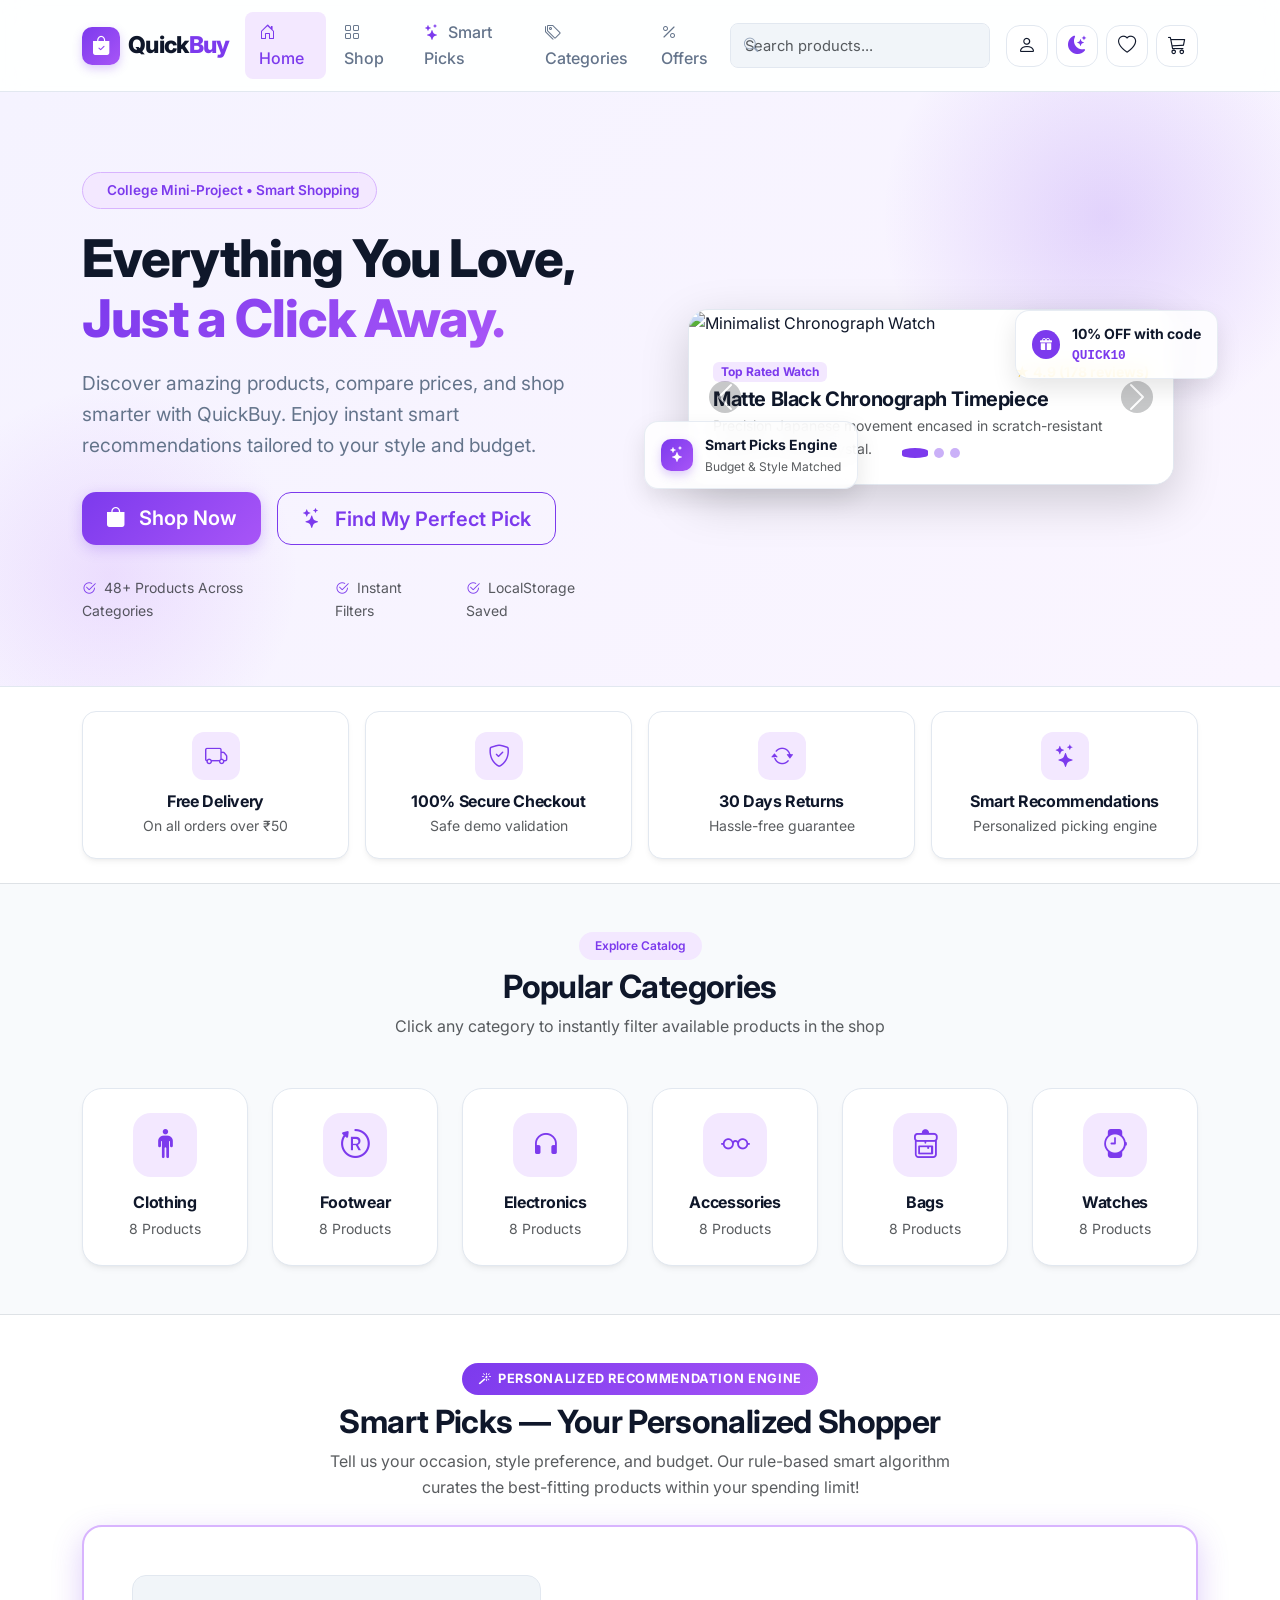
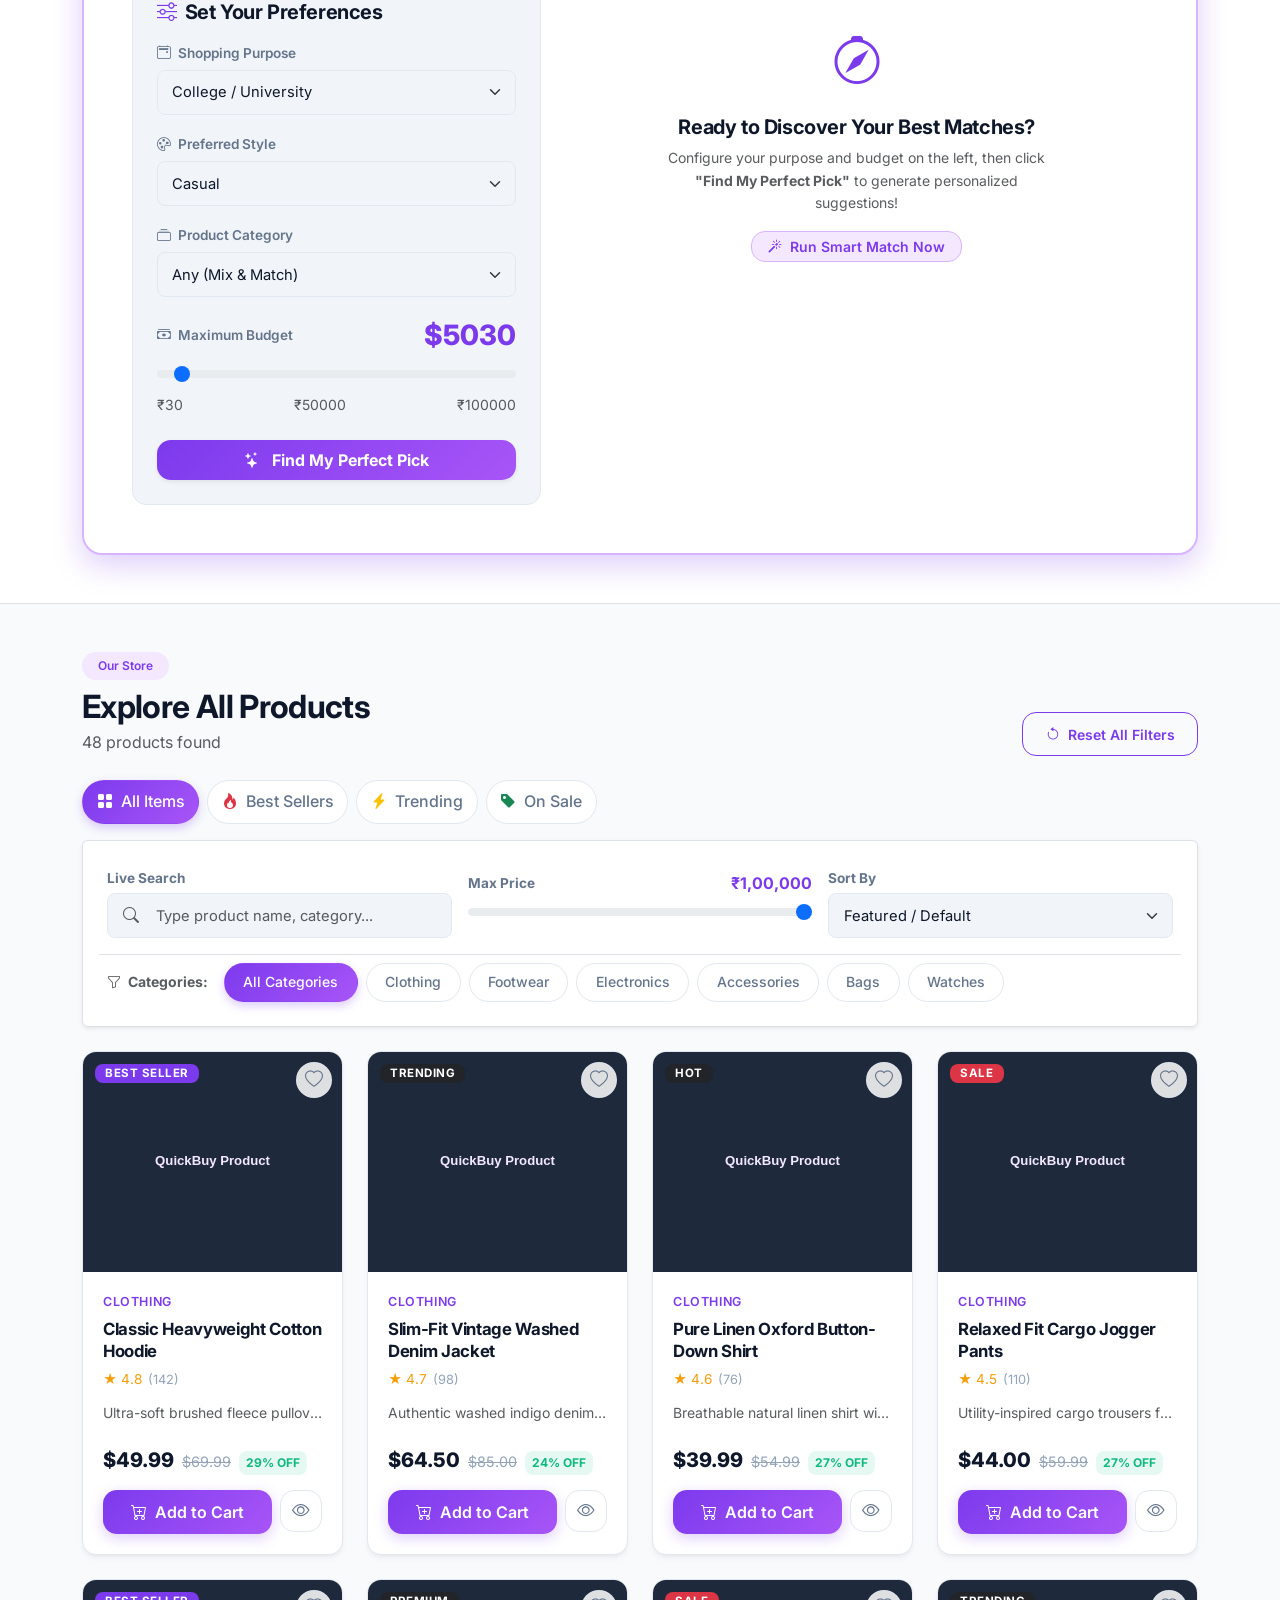
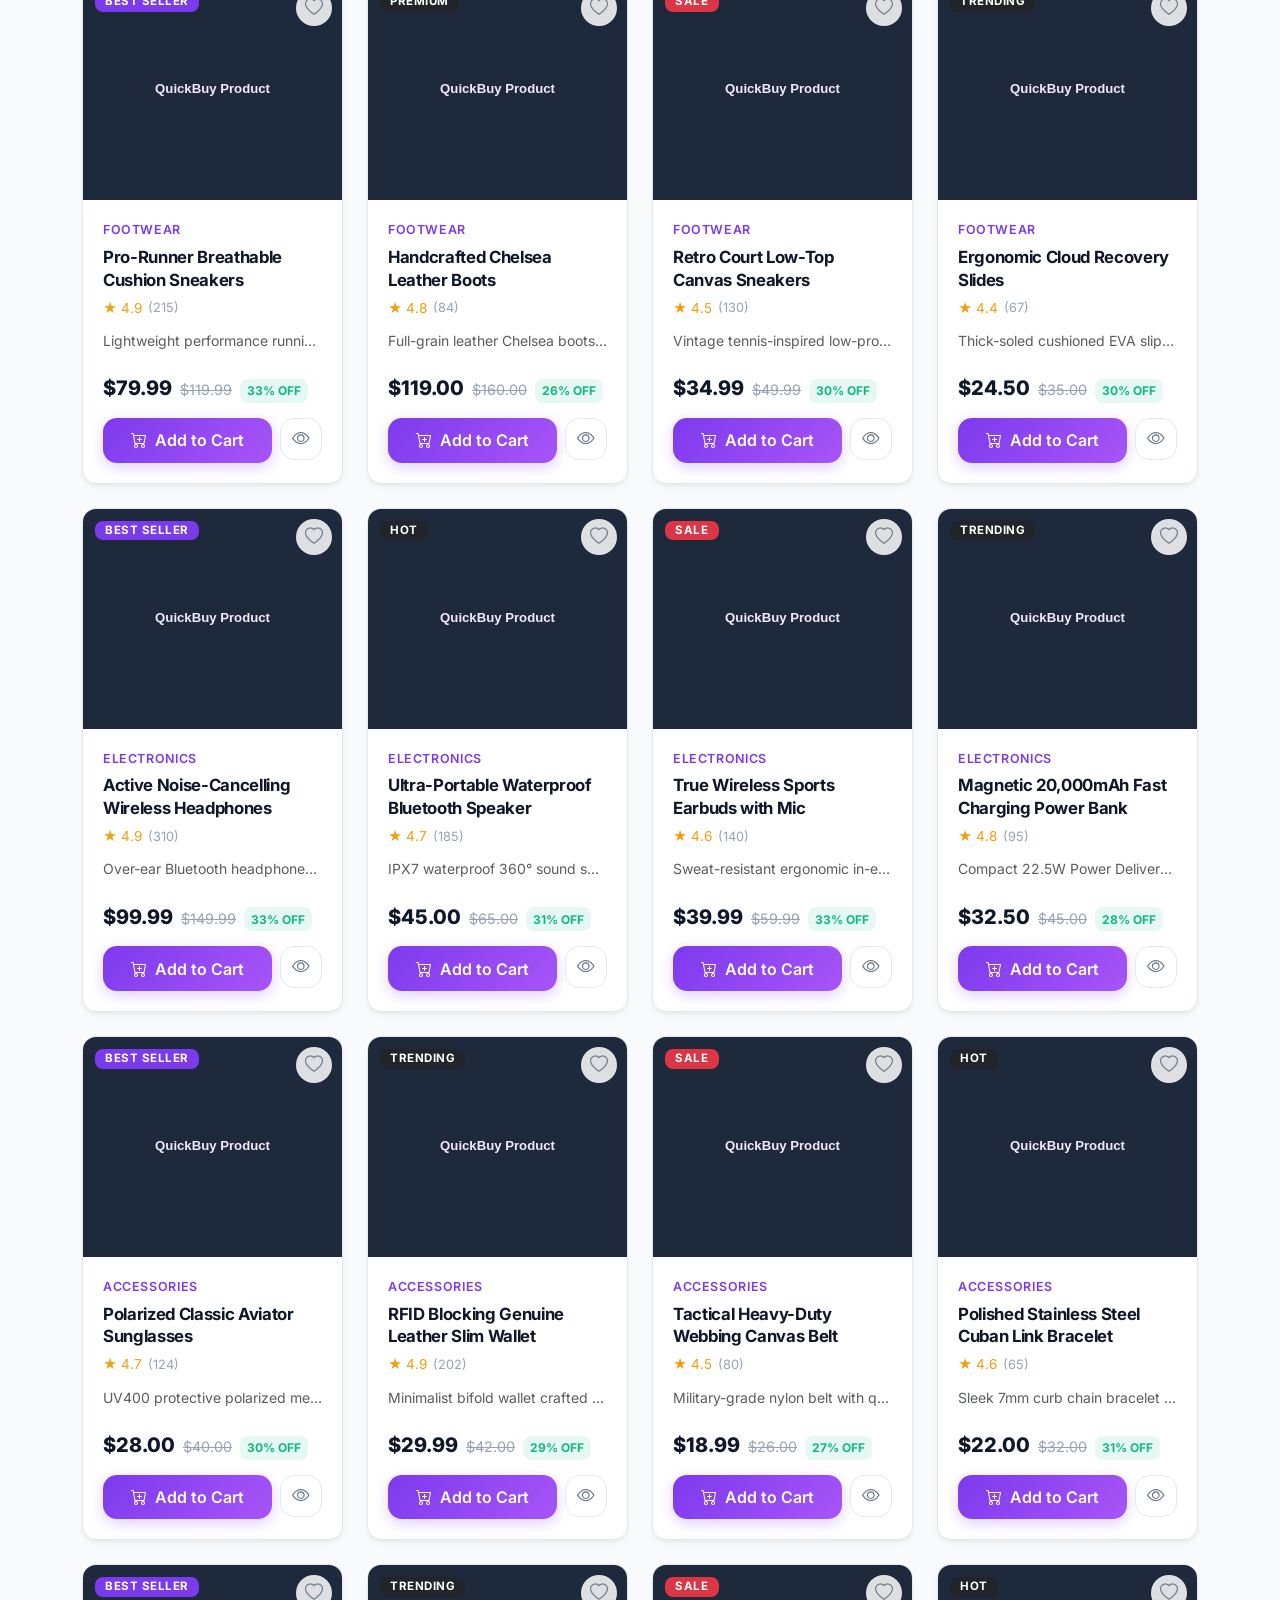
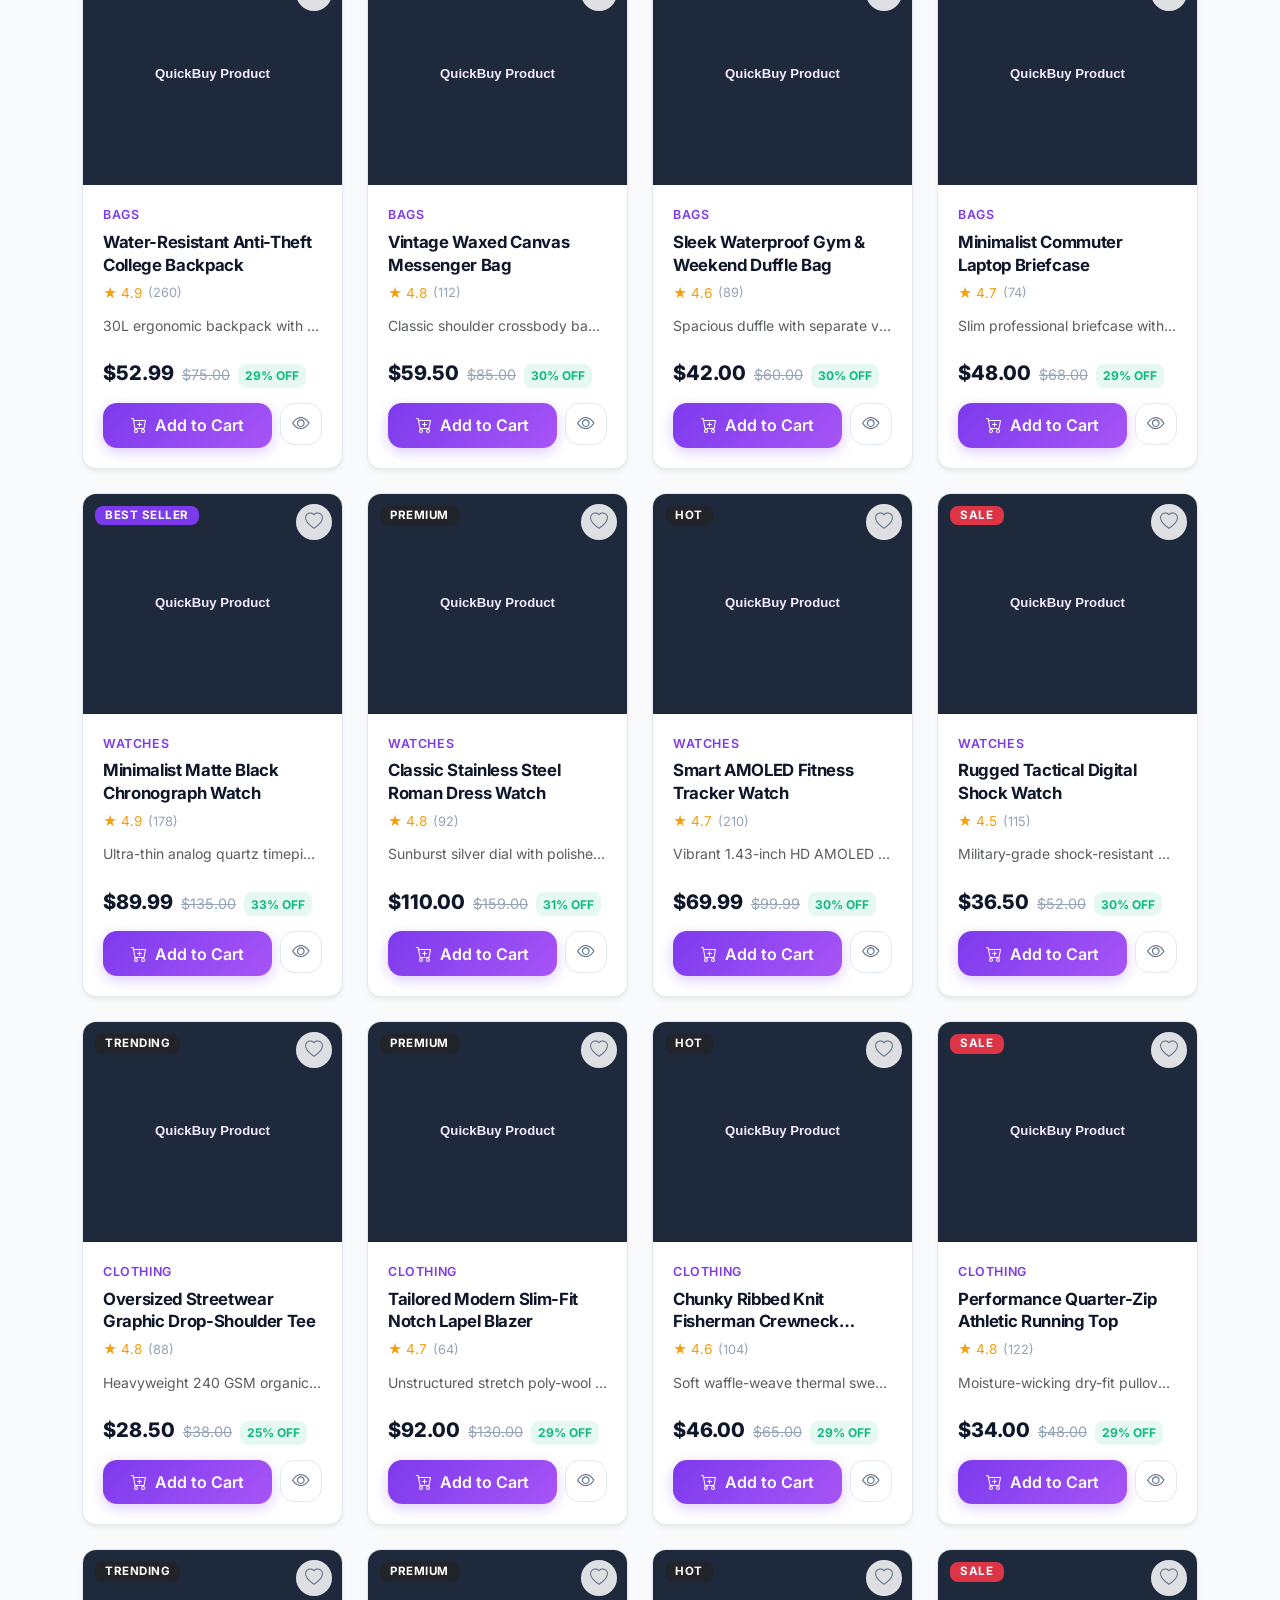
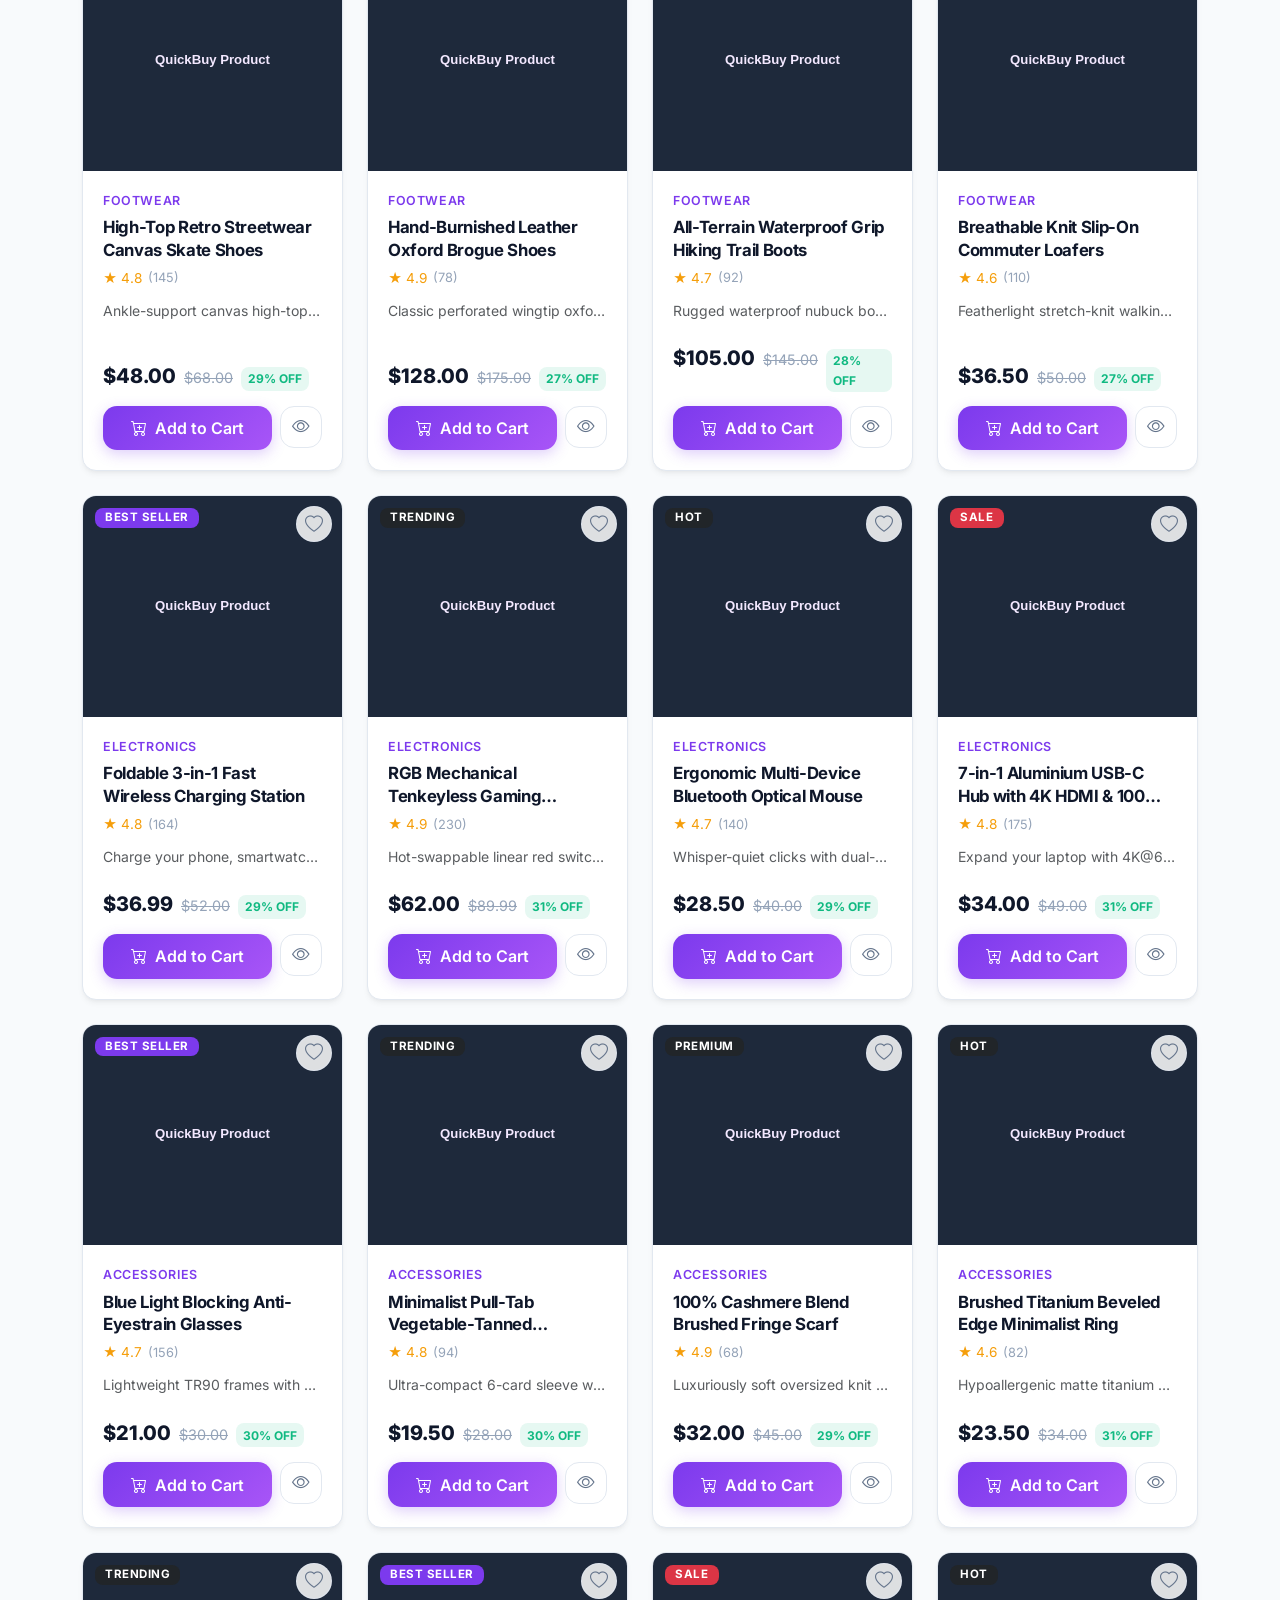
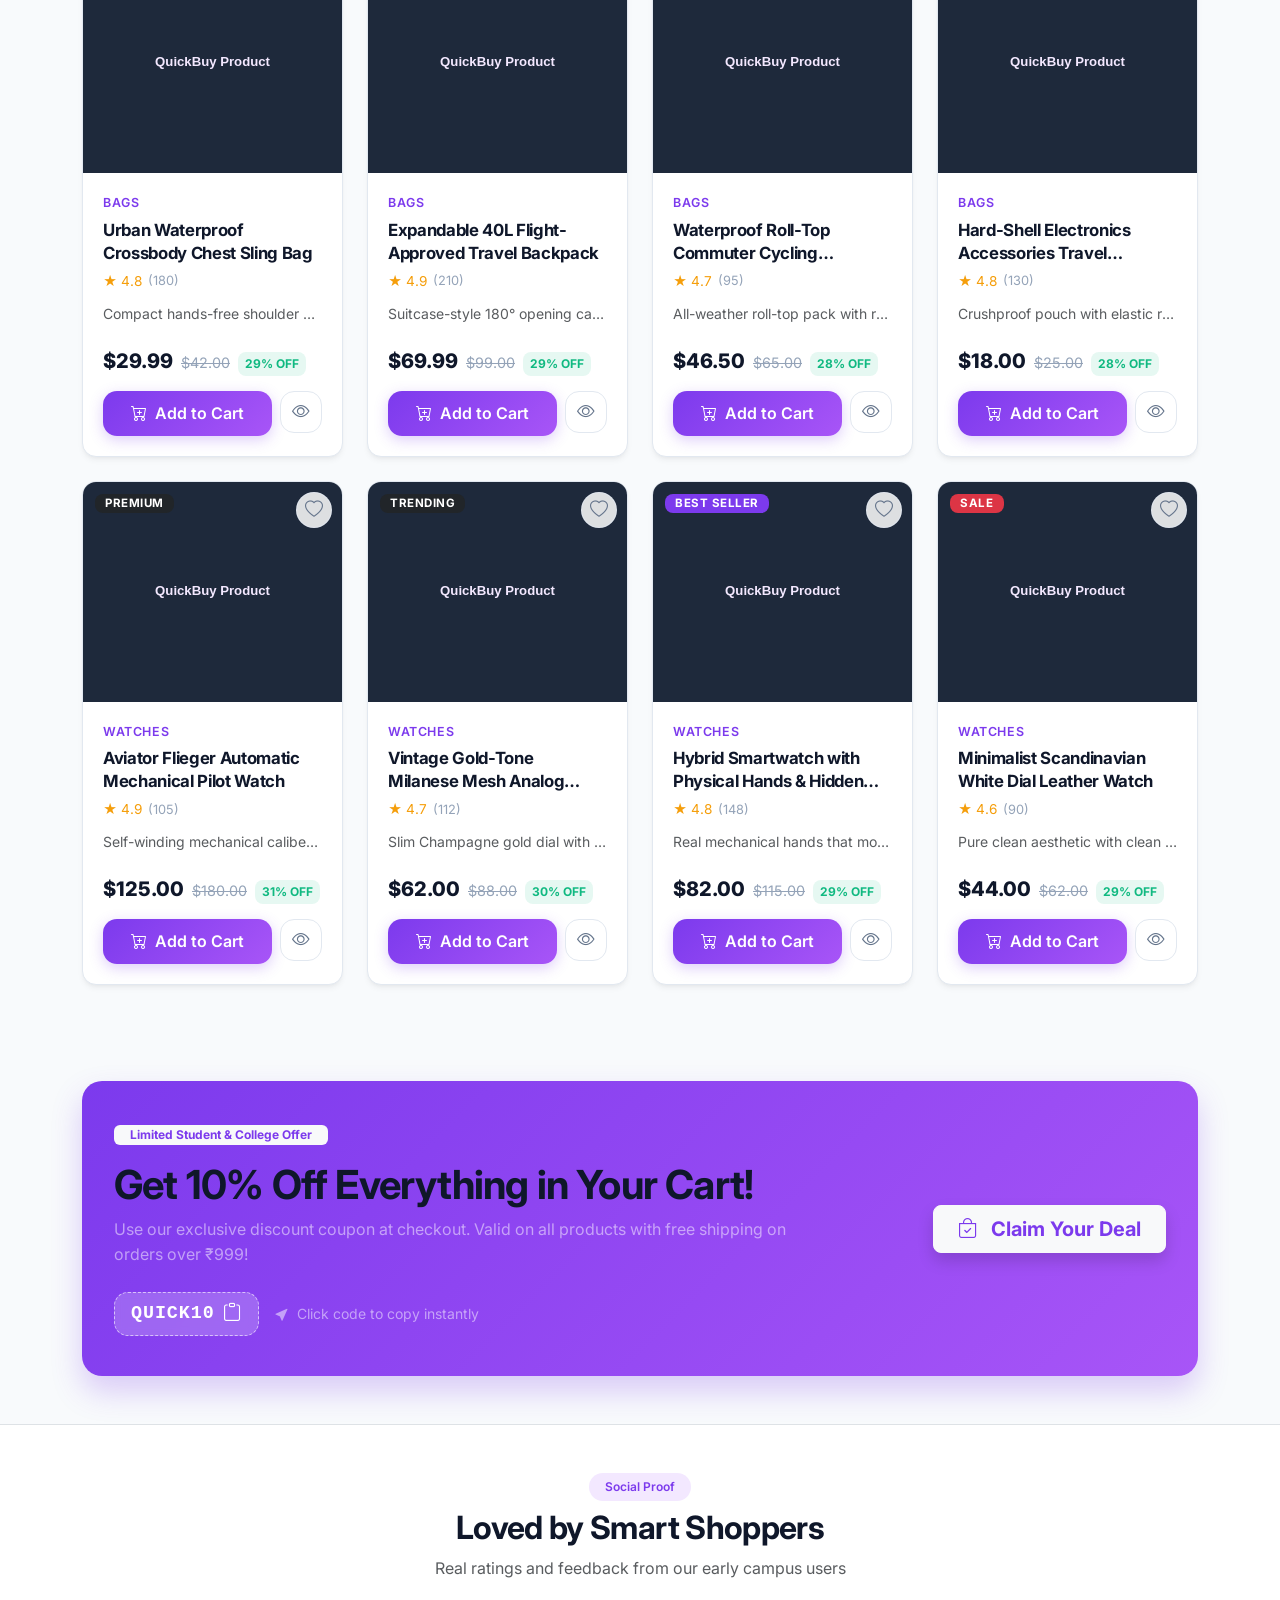
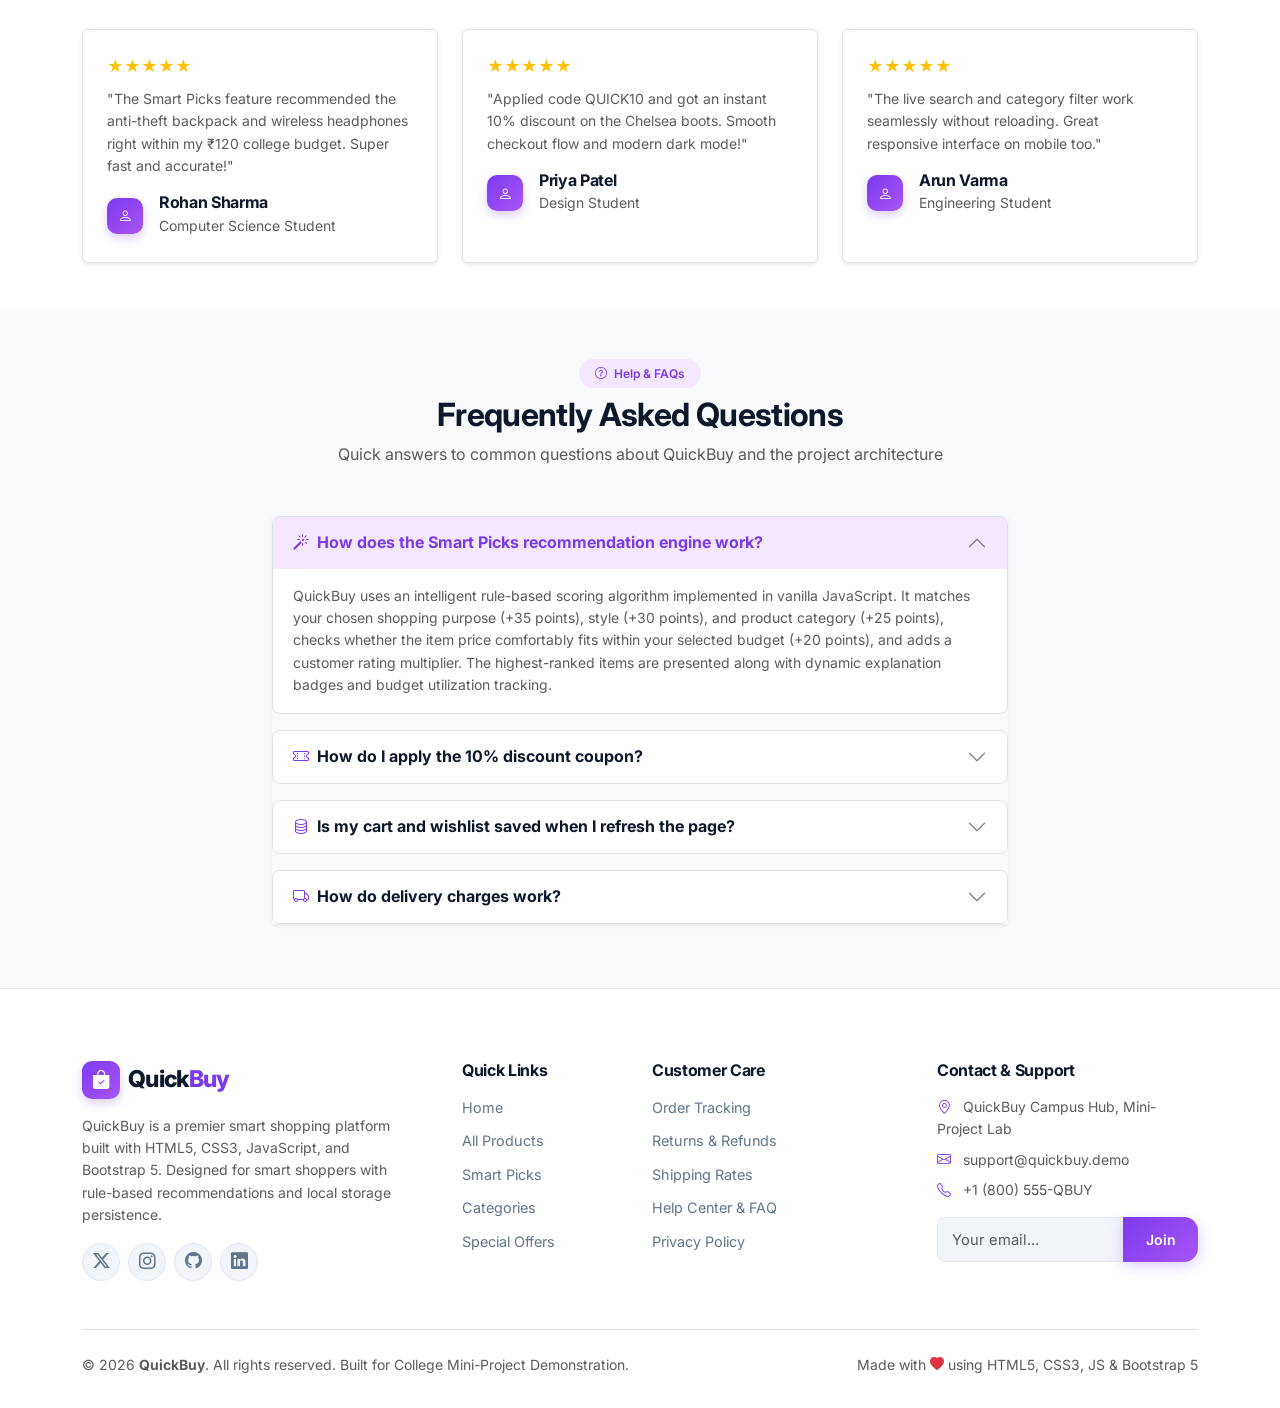
==== commit 1919d059: "Change currency from dollars to rupees Updated currency symbols and values from dollars to rupees th" ====
--- a/index.html
+++ b/index.html
@@ -8,6 +8,7 @@
 
   <!-- Google Fonts: Inter -->
   <link rel="preconnect" href="https://fonts.googleapis.com">
+  
   <link rel="preconnect" href="https://fonts.gstatic.com" crossorigin>
   <link href="https://fonts.googleapis.com/css2?family=Inter:wght@300;400;500;600;700;800&display=swap" rel="stylesheet">
 
@@ -128,7 +129,7 @@
 
           <!-- Quick Stats / Highlights -->
           <div class="d-flex gap-4 justify-content-center justify-content-lg-start text-muted small pt-2">
-            <div><i class="bi bi-check2-circle text-purple me-1"></i> 48+ Premium Items</div>
+            <div><i class="bi bi-check2-circle text-purple me-1"></i> 48+ Products Across Categories</div>
             <div><i class="bi bi-check2-circle text-purple me-1"></i> Instant Filters</div>
             <div><i class="bi bi-check2-circle text-purple me-1"></i> LocalStorage Saved</div>
           </div>
@@ -243,7 +244,7 @@
               <i class="bi bi-truck"></i>
             </div>
             <h6 class="fw-bold mb-1">Free Delivery</h6>
-            <p class="text-muted small mb-0">On all orders over $50</p>
+            <p class="text-muted small mb-0">On all orders over ₹50</p>
           </div>
         </div>
         <div class="col-6 col-md-3">
@@ -432,13 +433,13 @@
                   <label for="smartBudgetSlider" class="form-label mb-0">
                     <i class="bi bi-cash-stack me-1"></i> Maximum Budget
                   </label>
-                  <span id="smartBudgetValue" class="budget-slider-display">$120</span>
-                </div>
-                <input type="range" class="form-range" id="smartBudgetSlider" min="30" max="250" step="10" value="120">
+                  <span id="smartBudgetValue" class="budget-slider-display">₹5,000</span>
+                </div>
+                <input type="range" class="form-range" id="smartBudgetSlider" min="30" max="100000" step="100" value="5000">
                 <div class="d-flex justify-content-between small text-muted">
-                  <span>$30</span>
-                  <span>$140</span>
-                  <span>$250</span>
+                  <span>₹30</span>
+                  <span>₹50000</span>
+                  <span>₹100000</span>
                 </div>
               </div>
 
@@ -539,9 +540,9 @@
             <div class="col-12 col-sm-6 col-md-4">
               <div class="d-flex justify-content-between align-items-center mb-1">
                 <label for="priceRangeInput" class="form-label mb-0 small fw-bold">Max Price</label>
-                <span class="fw-bold text-purple" id="priceRangeValue">$150</span>
-              </div>
-              <input type="range" class="form-range" id="priceRangeInput" min="20" max="150" step="5" value="150">
+                <span class="fw-bold text-purple" id="priceRangeValue">₹1,00,000</span>
+              </div>
+              <input type="range" class="form-range" id="priceRangeInput" min="30" max="100000" step="100" value="100000">
             </div>
 
             <!-- Sorting Dropdown -->
@@ -589,7 +590,7 @@
             <span class="badge bg-light text-purple fw-bold px-3 py-1 mb-3">Limited Student & College Offer</span>
             <h2 class="display-6 fw-bold mb-2">Get 10% Off Everything in Your Cart!</h2>
             <p class="mb-4 text-white-50 fs-6">
-              Use our exclusive discount coupon at checkout. Valid on all products with free shipping on orders over $50!
+              Use our exclusive discount coupon at checkout. Valid on all products with free shipping on orders over ₹999!
             </p>
             <div class="d-inline-flex align-items-center gap-3 flex-wrap">
               <div class="coupon-badge" onclick="copyCouponCode('QUICK10')" title="Click to copy code">
@@ -625,7 +626,7 @@
           <div class="card h-100 border p-4 bg-surface shadow-sm">
             <div class="text-warning mb-2">★★★★★</div>
             <p class="text-muted small mb-3">
-              "The Smart Picks feature recommended the anti-theft backpack and wireless headphones right within my $120 college budget. Super fast and accurate!"
+              "The Smart Picks feature recommended the anti-theft backpack and wireless headphones right within my ₹120 college budget. Super fast and accurate!"
             </p>
             <div class="d-flex align-items-center gap-3">
               <div class="brand-icon-box" style="width: 36px; height: 36px; font-size: 0.9rem;">
@@ -745,7 +746,7 @@
               </h2>
               <div id="faqCollapseFour" class="accordion-collapse collapse" aria-labelledby="faqHeadingFour" data-bs-parent="#quickbuyFaqAccordion">
                 <div class="accordion-body small text-muted">
-                  Delivery is completely <strong>FREE</strong> for all orders with a subtotal of $50.00 or more. For orders below $50.00, a standard shipping fee of $5.00 is applied. The cart drawer features a live Bootstrap progress bar that shows how much more you need to add to unlock free shipping.
+                  Delivery is completely <strong>FREE</strong> for all orders with a subtotal of ₹50.00 or more. For orders below ₹50.00, a standard shipping fee of ₹5.00 is applied. The cart drawer features a live Bootstrap progress bar that shows how much more you need to add to unlock free shipping.
                 </div>
               </div>
             </div>
@@ -838,7 +839,7 @@
       <!-- Bootstrap 5 Free Delivery Progress Bar -->
       <div class="p-2 mb-2 rounded border bg-secondary" id="shippingProgressBox">
         <div class="d-flex justify-content-between align-items-center small mb-1">
-          <span id="shippingProgressText" class="fw-semibold">Add $50.00 more for FREE Delivery</span>
+          <span id="shippingProgressText" class="fw-semibold">Add ₹50.00 more for FREE Delivery</span>
           <span id="shippingProgressBadge" class="badge bg-purple-subtle text-purple">0%</span>
         </div>
         <div class="progress" style="height: 6px;">
@@ -874,20 +875,20 @@
         <div class="cart-summary-card mb-3">
           <div class="cart-summary-line">
             <span class="text-muted">Subtotal</span>
-            <span class="fw-bold" id="cartSubtotalAmount">$0.00</span>
+            <span class="fw-bold" id="cartSubtotalAmount">₹0.00</span>
           </div>
           <div class="cart-summary-line d-none" id="cartDiscountRow">
             <span class="text-success"><i class="bi bi-tag-fill me-1"></i> Discount (10%)</span>
-            <span class="text-success fw-bold" id="cartDiscountAmount">-$0.00</span>
+            <span class="text-success fw-bold" id="cartDiscountAmount">-₹0.00</span>
           </div>
           <div class="cart-summary-line">
             <span class="text-muted">Delivery Charges</span>
-            <span class="fw-bold" id="cartDeliveryAmount">$0.00</span>
+            <span class="fw-bold" id="cartDeliveryAmount">₹0.00</span>
           </div>
           <div class="border-top my-2"></div>
           <div class="d-flex justify-content-between fs-5 fw-bold">
             <span>Total</span>
-            <span class="text-purple" id="cartTotalAmount">$0.00</span>
+            <span class="text-purple" id="cartTotalAmount">₹0.00</span>
           </div>
         </div>
 
@@ -958,8 +959,8 @@
 
               <!-- Price Row -->
               <div class="d-flex align-items-baseline gap-2 mb-3">
-                <span class="fs-3 fw-bold text-purple" id="modalProductPrice">$0.00</span>
-                <span class="text-muted text-decoration-line-through" id="modalProductOriginalPrice">$0.00</span>
+                <span class="fs-3 fw-bold text-purple" id="modalProductPrice">₹0.00</span>
+                <span class="text-muted text-decoration-line-through" id="modalProductOriginalPrice">₹0.00</span>
                 <span class="badge bg-success-subtle text-success fw-bold" id="modalProductDiscount">10% OFF</span>
               </div>
 
@@ -1083,11 +1084,11 @@
                 <div class="card bg-surface border p-3">
                   <div class="d-flex justify-content-between small text-muted mb-1">
                     <span>Subtotal</span>
-                    <span id="checkoutSummarySubtotal">$0.00</span>
+                    <span id="checkoutSummarySubtotal">₹0.00</span>
                   </div>
                   <div class="d-flex justify-content-between small text-success mb-1">
                     <span>Coupon Discount</span>
-                    <span id="checkoutSummaryDiscount">$0.00</span>
+                    <span id="checkoutSummaryDiscount">₹0.00</span>
                   </div>
                   <div class="d-flex justify-content-between small text-muted mb-2">
                     <span>Delivery</span>
@@ -1096,7 +1097,7 @@
                   <div class="border-top my-1"></div>
                   <div class="d-flex justify-content-between fw-bold fs-6 pt-1">
                     <span>Total Payable</span>
-                    <span class="text-purple" id="checkoutSummaryTotal">$0.00</span>
+                    <span class="text-purple" id="checkoutSummaryTotal">₹0.00</span>
                   </div>
                 </div>
 
@@ -1156,7 +1157,7 @@
             <div class="border-top my-2"></div>
             <div class="d-flex justify-content-between fs-6 fw-bold">
               <span>Amount Paid:</span>
-              <span class="text-purple" id="confirmOrderTotal">$0.00</span>
+              <span class="text-purple" id="confirmOrderTotal">₹0.00</span>
             </div>
           </div>
 
